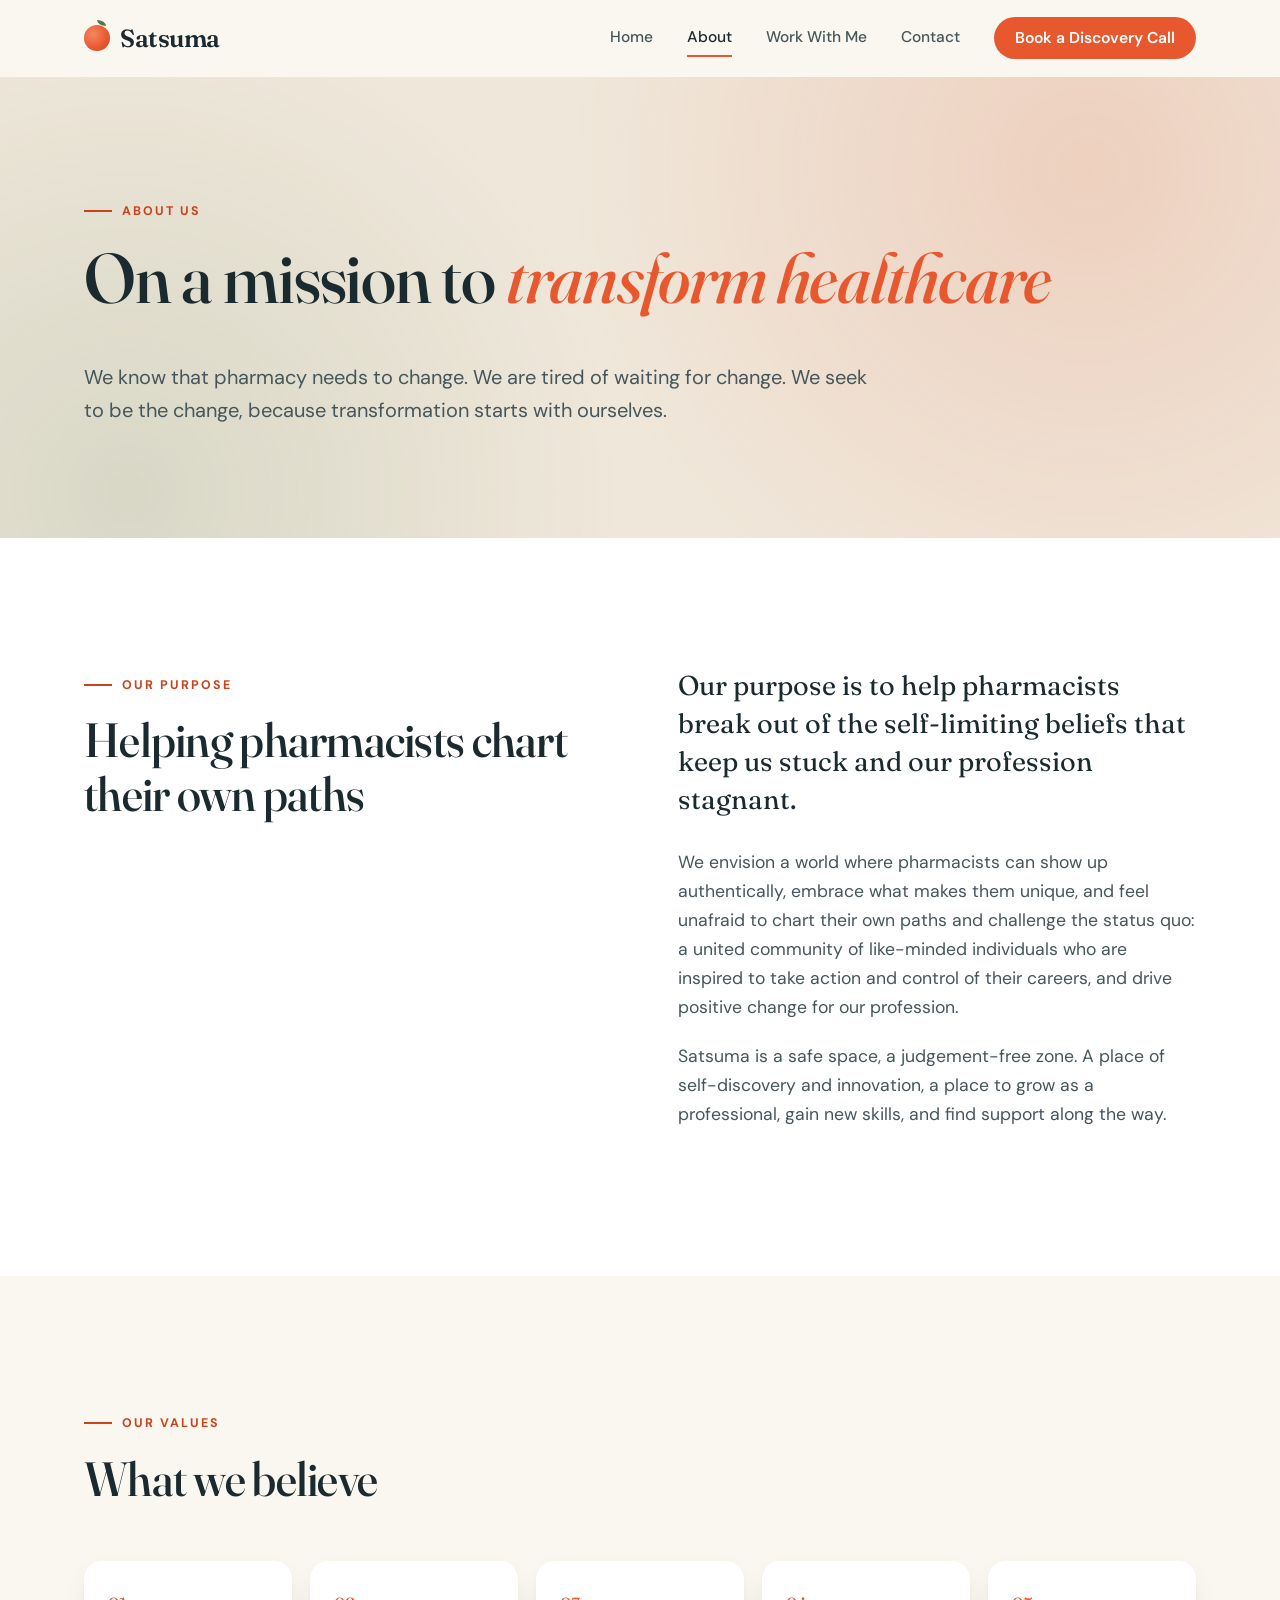
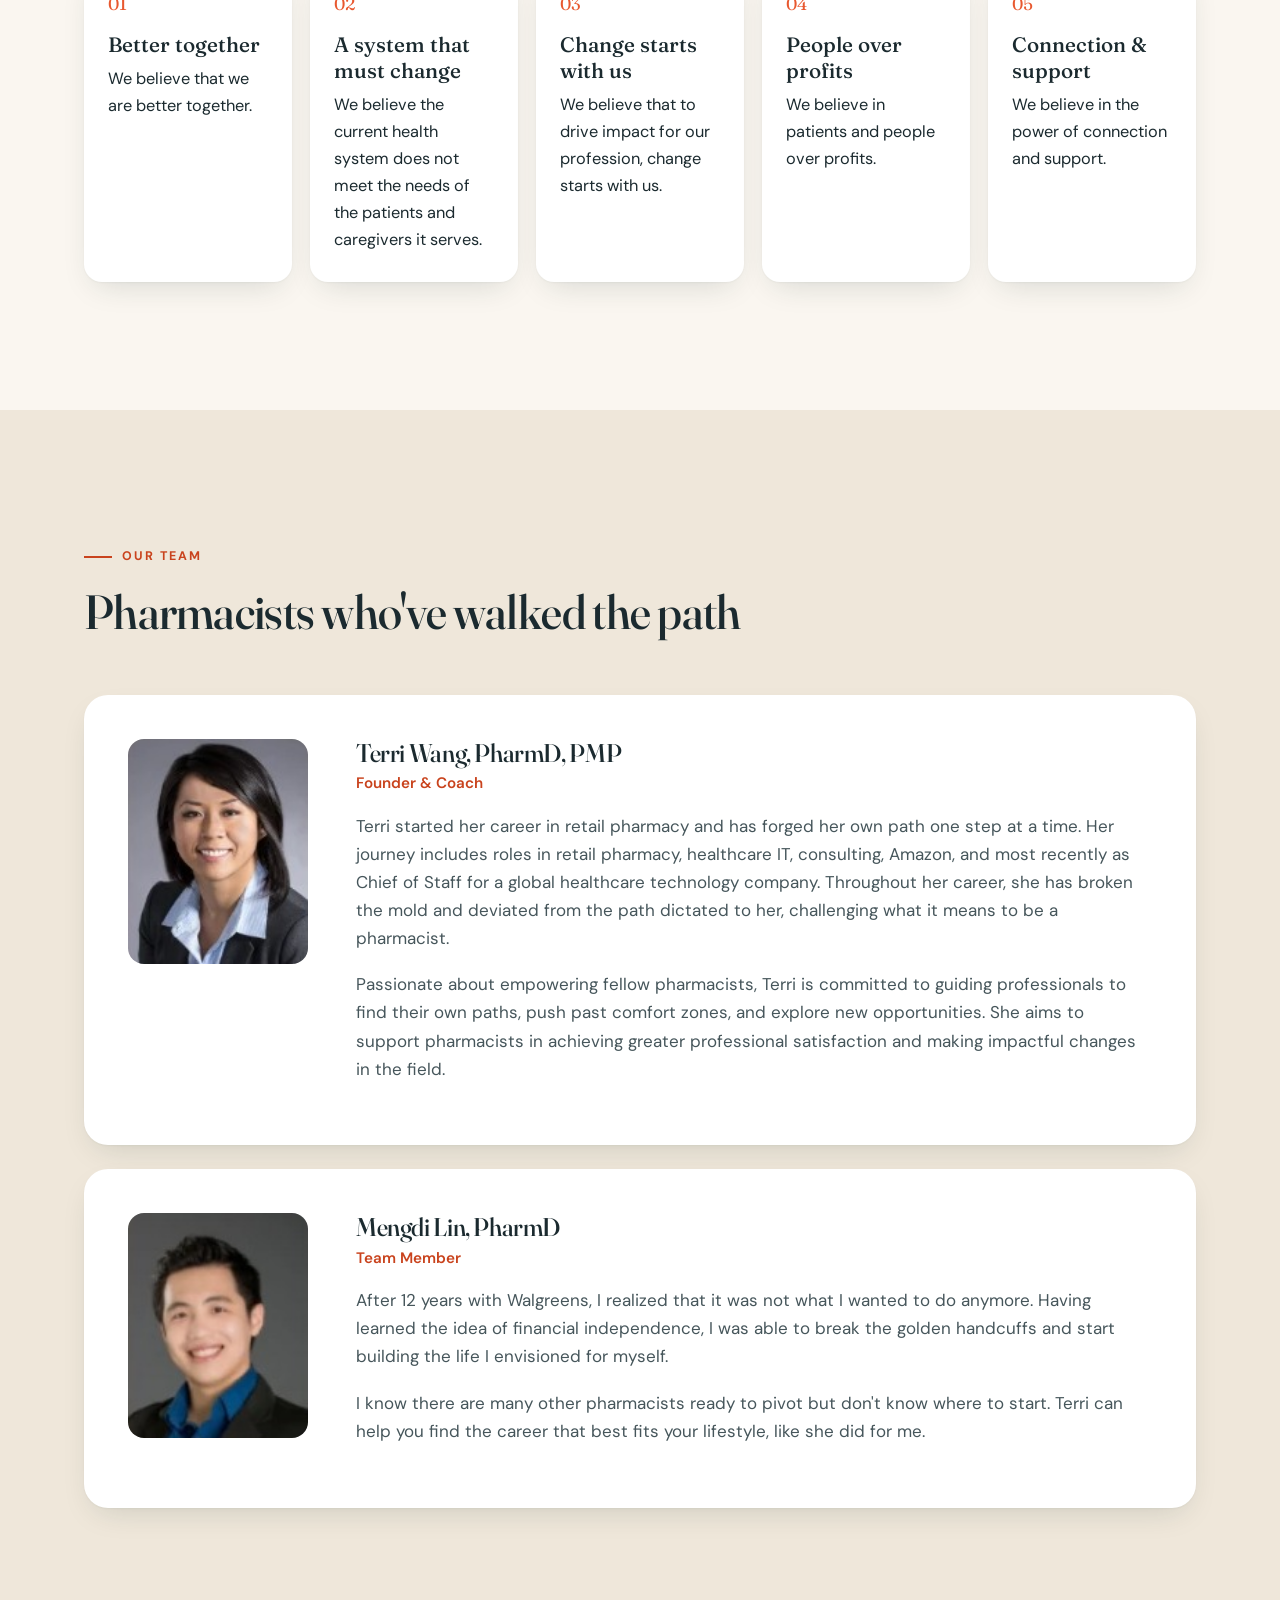
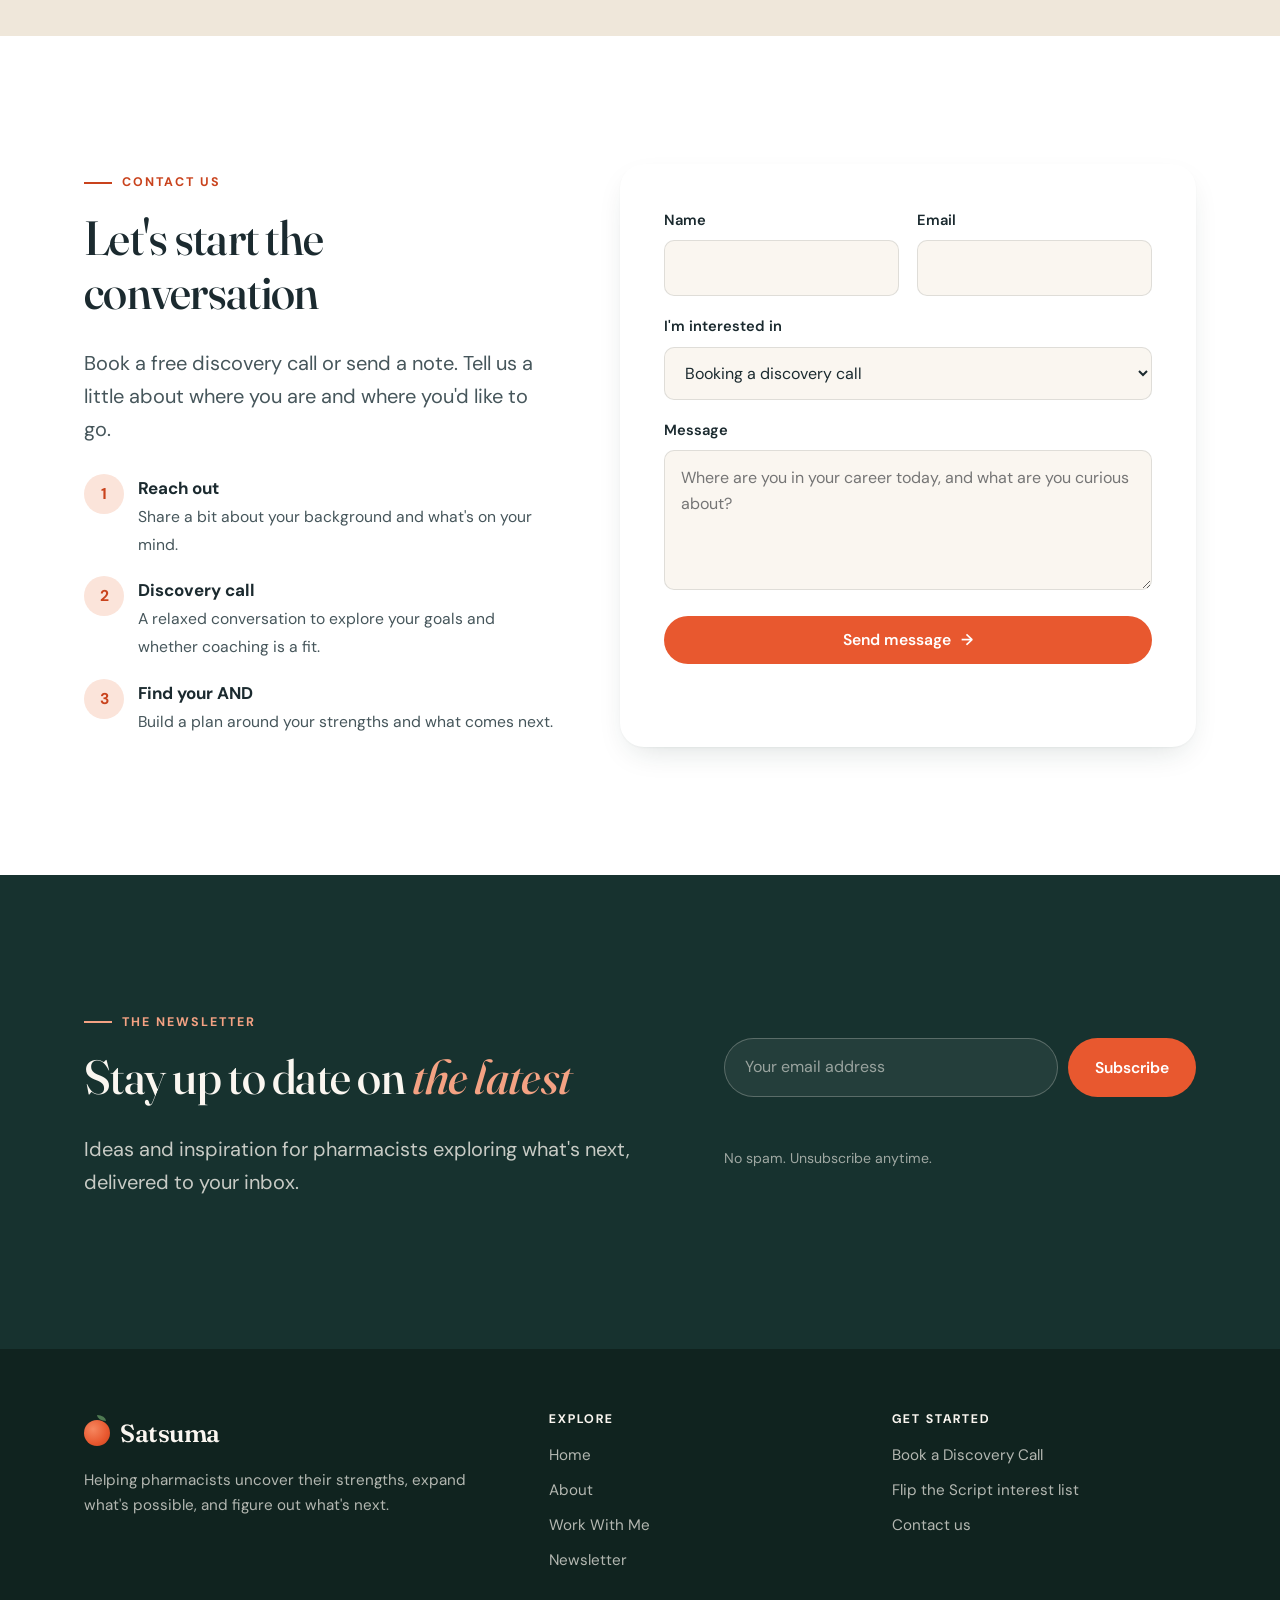
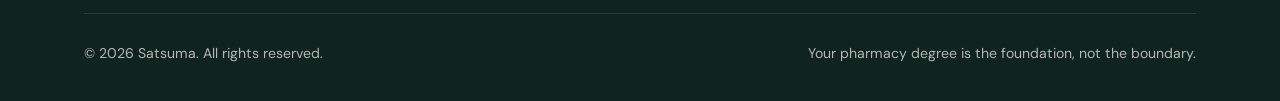
==== about.html @ 7407f7bb "Add redesigned Satsuma website Static, mobile-friendly home and about pages with shared styles, conf" ====
<!doctype html>
<html lang="en">
<head>
  <meta charset="utf-8">
  <meta name="viewport" content="width=device-width, initial-scale=1">
  <title>About Satsuma | Our Mission &amp; Team</title>
  <meta name="description" content="Satsuma is on a mission to transform healthcare by helping pharmacists break free of self-limiting beliefs and chart their own paths.">
  <meta property="og:title" content="About Satsuma | Our Mission &amp; Team">
  <meta property="og:description" content="On a mission to transform healthcare, one pharmacist at a time.">
  <meta property="og:type" content="website">
  <meta name="theme-color" content="#efe7da">
  <link rel="icon" href="assets/img/favicon.svg" type="image/svg+xml">
  <link rel="preconnect" href="https://fonts.googleapis.com">
  <link rel="preconnect" href="https://fonts.gstatic.com" crossorigin>
  <link href="https://fonts.googleapis.com/css2?family=DM+Sans:ital,opsz,wght@0,9..40,400;0,9..40,500;0,9..40,600;0,9..40,700;1,9..40,400&family=Fraunces:ital,opsz,wght@0,9..144,400;0,9..144,500;0,9..144,600;1,9..144,400;1,9..144,500;1,9..144,600&display=swap" rel="stylesheet">
  <link rel="stylesheet" href="assets/styles.css">
</head>
<body>

<header class="site-header">
  <div class="wrap">
    <a class="logo" href="index.html" aria-label="Satsuma home"><span class="logo-mark" aria-hidden="true"></span>Satsuma</a>
    <button class="nav-toggle" aria-label="Open menu" aria-expanded="false" aria-controls="site-nav"><span></span><span></span><span></span></button>
    <nav class="nav" id="site-nav">
      <a href="index.html">Home</a>
      <a href="about.html" aria-current="page">About</a>
      <a href="index.html#work">Work With Me</a>
      <a href="#contact">Contact</a>
      <a class="btn btn--primary" href="#contact" data-booking>Book a Discovery Call</a>
    </nav>
  </div>
</header>

<main>

  <section class="page-hero">
    <div class="wrap">
      <div class="eyebrow">About us</div>
      <h1>On a mission to <span class="accent">transform healthcare</span></h1>
      <p class="lede">We know that pharmacy needs to change. We are tired of waiting for change. We seek to be the change, because transformation starts with ourselves.</p>
    </div>
  </section>

  <!-- Mission -->
  <section class="section section--white">
    <div class="wrap split">
      <div class="reveal">
        <div class="eyebrow">Our purpose</div>
        <h2>Helping pharmacists chart their own paths</h2>
      </div>
      <div class="prose reveal">
        <p>Our purpose is to help pharmacists break out of the self-limiting beliefs that keep us stuck and our profession stagnant.</p>
        <p>We envision a world where pharmacists can show up authentically, embrace what makes them unique, and feel unafraid to chart their own paths and challenge the status quo: a united community of like-minded individuals who are inspired to take action and control of their careers, and drive positive change for our profession.</p>
        <p>Satsuma is a safe space, a judgement-free zone. A place of self-discovery and innovation, a place to grow as a professional, gain new skills, and find support along the way.</p>
      </div>
    </div>
  </section>

  <!-- Values -->
  <section class="section">
    <div class="wrap">
      <div class="section-head reveal">
        <div class="eyebrow">Our values</div>
        <h2>What we believe</h2>
      </div>
      <div class="values">
        <div class="value reveal"><b>Better together</b><p>We believe that we are better together.</p></div>
        <div class="value reveal"><b>A system that must change</b><p>We believe the current health system does not meet the needs of the patients and caregivers it serves.</p></div>
        <div class="value reveal"><b>Change starts with us</b><p>We believe that to drive impact for our profession, change starts with us.</p></div>
        <div class="value reveal"><b>People over profits</b><p>We believe in patients and people over profits.</p></div>
        <div class="value reveal"><b>Connection &amp; support</b><p>We believe in the power of connection and support.</p></div>
      </div>
    </div>
  </section>

  <!-- Team -->
  <section class="section section--sand" id="team">
    <div class="wrap">
      <div class="section-head reveal">
        <div class="eyebrow">Our team</div>
        <h2>Pharmacists who've walked the path</h2>
      </div>
      <div class="team">
        <article class="member reveal">
          <img src="assets/img/terri-wang.jpg" alt="Portrait of Terri Wang" width="180" height="225">
          <div>
            <h3>Terri Wang, PharmD, PMP</h3>
            <div class="role">Founder &amp; Coach</div>
            <p>Terri started her career in retail pharmacy and has forged her own path one step at a time. Her journey includes roles in retail pharmacy, healthcare IT, consulting, Amazon, and most recently as Chief of Staff for a global healthcare technology company. Throughout her career, she has broken the mold and deviated from the path dictated to her, challenging what it means to be a pharmacist.</p>
            <p>Passionate about empowering fellow pharmacists, Terri is committed to guiding professionals to find their own paths, push past comfort zones, and explore new opportunities. She aims to support pharmacists in achieving greater professional satisfaction and making impactful changes in the field.</p>
          </div>
        </article>
        <article class="member reveal">
          <img src="assets/img/mengdi-lin.jpg" alt="Portrait of Mengdi Lin" width="180" height="225">
          <div>
            <h3>Mengdi Lin, PharmD</h3>
            <div class="role">Team Member</div>
            <p>After 12 years with Walgreens, I realized that it was not what I wanted to do anymore. Having learned the idea of financial independence, I was able to break the golden handcuffs and start building the life I envisioned for myself.</p>
            <p>I know there are many other pharmacists ready to pivot but don't know where to start. Terri can help you find the career that best fits your lifestyle, like she did for me.</p>
          </div>
        </article>
      </div>
    </div>
  </section>

  <!-- Contact -->
  <section class="section section--white" id="contact">
    <div class="wrap contact-grid">
      <div class="reveal">
        <div class="eyebrow">Contact us</div>
        <h2>Let's start the conversation</h2>
        <p class="lede">Book a free discovery call or send a note. Tell us a little about where you are and where you'd like to go.</p>
        <ol class="steps">
          <li><span class="n">1</span><div><b>Reach out</b><span>Share a bit about your background and what's on your mind.</span></div></li>
          <li><span class="n">2</span><div><b>Discovery call</b><span>A relaxed conversation to explore your goals and whether coaching is a fit.</span></div></li>
          <li><span class="n">3</span><div><b>Find your AND</b><span>Build a plan around your strengths and what comes next.</span></div></li>
        </ol>
      </div>
      <form class="contact-form reveal" data-form="contact" data-success="Thank you! Your message is on its way. We'll be in touch soon.">
        <div class="field-row">
          <div class="field">
            <label for="c-name">Name</label>
            <input id="c-name" name="name" type="text" required autocomplete="name">
          </div>
          <div class="field">
            <label for="c-email">Email</label>
            <input id="c-email" name="email" type="email" required autocomplete="email">
          </div>
        </div>
        <div class="field">
          <label for="c-topic">I'm interested in</label>
          <select id="c-topic" name="topic">
            <option>Booking a discovery call</option>
            <option>Individual coaching</option>
            <option>Flip the Script small group</option>
            <option>Something else</option>
          </select>
        </div>
        <div class="field">
          <label for="c-msg">Message</label>
          <textarea id="c-msg" name="message" placeholder="Where are you in your career today, and what are you curious about?"></textarea>
        </div>
        <button class="btn btn--primary" type="submit">Send message <span class="arrow" aria-hidden="true">&rarr;</span></button>
        <p class="form-status" role="status" aria-live="polite"></p>
      </form>
    </div>
  </section>

  <!-- Newsletter -->
  <section class="section section--forest" id="newsletter">
    <div class="wrap cta-band">
      <div class="reveal">
        <div class="eyebrow">The newsletter</div>
        <h2>Stay up to date on <em>the latest</em></h2>
        <p class="lede">Ideas and inspiration for pharmacists exploring what's next, delivered to your inbox.</p>
      </div>
      <div class="reveal">
        <form class="subscribe" data-form="newsletter" data-success="Thanks for subscribing! Watch your inbox.">
          <label class="sr-only" for="news-email">Email address</label>
          <input id="news-email" type="email" name="email" placeholder="Your email address" required autocomplete="email">
          <button class="btn btn--primary" type="submit">Subscribe</button>
        </form>
        <p class="form-status" role="status" aria-live="polite"></p>
        <p class="form-note">No spam. Unsubscribe anytime.</p>
      </div>
    </div>
  </section>

</main>

<footer class="site-footer">
  <div class="wrap">
    <div class="footer-grid">
      <div>
        <a class="logo" href="index.html"><span class="logo-mark" aria-hidden="true"></span>Satsuma</a>
        <p>Helping pharmacists uncover their strengths, expand what's possible, and figure out what's next.</p>
      </div>
      <div>
        <h4>Explore</h4>
        <ul>
          <li><a href="index.html">Home</a></li>
          <li><a href="about.html">About</a></li>
          <li><a href="index.html#work">Work With Me</a></li>
          <li><a href="#newsletter">Newsletter</a></li>
        </ul>
      </div>
      <div>
        <h4>Get started</h4>
        <ul>
          <li><a href="#contact" data-booking>Book a Discovery Call</a></li>
          <li><a href="index.html#flip-the-script">Flip the Script interest list</a></li>
          <li><a href="#contact">Contact us</a></li>
        </ul>
      </div>
    </div>
    <div class="footer-bottom">
      <span>&copy; <span data-year>2026</span> Satsuma. All rights reserved.</span>
      <span>Your pharmacy degree is the foundation, not the boundary.</span>
    </div>
  </div>
</footer>

<script src="assets/main.js"></script>
</body>
</html>
---- assets/styles.css ----
/* ==========================================================
   Satsuma — pharmacist career coaching
   ========================================================== */

:root {
  --ink: #1b2a2f;
  --ink-soft: #46565b;
  --muted: #6b7a7e;
  --cream: #faf6f0;
  --sand: #efe7da;
  --sand-deep: #e4d8c5;
  --white: #ffffff;
  --satsuma: #e8582f;
  --satsuma-dark: #c9431d;
  --satsuma-tint: #fbe4da;
  --forest: #17322f;
  --forest-2: #20433f;
  --line: rgba(27, 42, 47, 0.12);

  --serif: "Fraunces", Georgia, "Times New Roman", serif;
  --sans: "DM Sans", system-ui, -apple-system, "Segoe UI", Roboto, sans-serif;

  --radius: 18px;
  --radius-sm: 10px;
  --shadow: 0 1px 2px rgba(23, 50, 47, 0.04), 0 12px 32px -12px rgba(23, 50, 47, 0.18);
  --wrap: 1160px;
}

*,
*::before,
*::after { box-sizing: border-box; }

html { scroll-behavior: smooth; -webkit-text-size-adjust: 100%; }

body {
  margin: 0;
  background: var(--cream);
  color: var(--ink);
  font-family: var(--sans);
  font-size: 1.0625rem;
  line-height: 1.65;
  -webkit-font-smoothing: antialiased;
}

img { max-width: 100%; display: block; }
a { color: inherit; }

h1, h2, h3, h4 {
  font-family: var(--serif);
  font-weight: 500;
  line-height: 1.12;
  letter-spacing: -0.015em;
  margin: 0 0 0.6em;
  font-variation-settings: "opsz" 96;
}
h1 { font-size: clamp(2.5rem, 5.6vw, 4.4rem); }
h2 { font-size: clamp(2rem, 3.8vw, 3rem); }
h3 { font-size: clamp(1.35rem, 2vw, 1.6rem); }
p { margin: 0 0 1.1em; }
em { font-style: italic; }

.wrap {
  width: 100%;
  max-width: var(--wrap);
  margin: 0 auto;
  padding: 0 24px;
}

.section { padding: clamp(72px, 10vw, 128px) 0; }
.section--tight { padding: clamp(56px, 7vw, 88px) 0; }
.section--sand { background: var(--sand); }
.section--white { background: var(--white); }
.section--forest { background: var(--forest); color: var(--cream); }

.eyebrow {
  display: inline-flex;
  align-items: center;
  gap: 10px;
  font-size: 0.78rem;
  font-weight: 700;
  letter-spacing: 0.16em;
  text-transform: uppercase;
  color: var(--satsuma-dark);
  margin-bottom: 18px;
}
.eyebrow::before {
  content: "";
  width: 28px;
  height: 2px;
  background: currentColor;
}
.section--forest .eyebrow { color: #f4a283; }

.lede { font-size: clamp(1.1rem, 1.6vw, 1.25rem); color: var(--ink-soft); max-width: 40em; }
.section--forest .lede { color: rgba(250, 246, 240, 0.78); }

.accent { color: var(--satsuma); font-style: italic; }

/* ---------- Buttons ---------- */
.btn {
  display: inline-flex;
  align-items: center;
  justify-content: center;
  gap: 10px;
  padding: 15px 26px;
  border-radius: 999px;
  border: 1.5px solid transparent;
  font: 600 0.98rem/1 var(--sans);
  text-decoration: none;
  cursor: pointer;
  transition: background 0.2s ease, color 0.2s ease, border-color 0.2s ease, transform 0.2s ease;
}
.btn:hover { transform: translateY(-1px); }
.btn:focus-visible { outline: 3px solid var(--satsuma-tint); outline-offset: 3px; }
.btn--primary { background: var(--satsuma); color: var(--white); }
.btn--primary:hover { background: var(--satsuma-dark); }
.btn--ghost { border-color: var(--ink); color: var(--ink); background: transparent; }
.btn--ghost:hover { background: var(--ink); color: var(--cream); }
.btn--light { border-color: rgba(250, 246, 240, 0.5); color: var(--cream); }
.btn--light:hover { background: var(--cream); color: var(--forest); }
.btn .arrow { transition: transform 0.2s ease; }
.btn:hover .arrow { transform: translateX(3px); }

.btn-row { display: flex; flex-wrap: wrap; gap: 14px; align-items: center; }

/* ---------- Header ---------- */
.site-header {
  position: sticky;
  top: 0;
  z-index: 50;
  background: rgba(250, 246, 240, 0.86);
  backdrop-filter: saturate(160%) blur(12px);
  -webkit-backdrop-filter: saturate(160%) blur(12px);
  border-bottom: 1px solid transparent;
  transition: border-color 0.2s ease;
}
.site-header.is-scrolled { border-bottom-color: var(--line); }
.site-header .wrap {
  display: flex;
  align-items: center;
  justify-content: space-between;
  height: 76px;
}
.logo {
  display: inline-flex;
  align-items: center;
  gap: 10px;
  font-family: var(--serif);
  font-size: 1.55rem;
  font-weight: 600;
  letter-spacing: -0.02em;
  text-decoration: none;
}
.logo-mark {
  width: 26px;
  height: 26px;
  border-radius: 50%;
  background: radial-gradient(circle at 35% 35%, #f6875f, var(--satsuma) 60%, var(--satsuma-dark));
  position: relative;
}
.logo-mark::after {
  content: "";
  position: absolute;
  top: -5px;
  left: 13px;
  width: 9px;
  height: 6px;
  border-radius: 0 100% 0 100%;
  background: #4f7a52;
}
.nav { display: flex; align-items: center; gap: 34px; }
.nav a:not(.btn) {
  text-decoration: none;
  font-weight: 500;
  font-size: 0.97rem;
  color: var(--ink-soft);
  position: relative;
}
.nav a:not(.btn):hover,
.nav a[aria-current="page"] { color: var(--ink); }
.nav a[aria-current="page"]::after {
  content: "";
  position: absolute;
  left: 0;
  right: 0;
  bottom: -6px;
  height: 2px;
  background: var(--satsuma);
}
.nav .btn { padding: 12px 20px; }

.nav-toggle {
  display: none;
  background: none;
  border: 0;
  padding: 8px;
  cursor: pointer;
  color: var(--ink);
}
.nav-toggle span {
  display: block;
  width: 24px;
  height: 2px;
  background: currentColor;
  margin: 5px 0;
  transition: transform 0.2s ease, opacity 0.2s ease;
}

@media (max-width: 860px) {
  .nav-toggle { display: block; }
  .nav {
    position: absolute;
    top: 76px;
    left: 0;
    right: 0;
    flex-direction: column;
    align-items: stretch;
    gap: 0;
    padding: 8px 24px 24px;
    background: var(--cream);
    border-bottom: 1px solid var(--line);
    display: none;
  }
  .nav.is-open { display: flex; }
  .nav a:not(.btn) { padding: 14px 0; border-bottom: 1px solid var(--line); }
  .nav a[aria-current="page"]::after { display: none; }
  .nav .btn { margin-top: 18px; }
  .nav-toggle[aria-expanded="true"] span:nth-child(1) { transform: translateY(7px) rotate(45deg); }
  .nav-toggle[aria-expanded="true"] span:nth-child(2) { opacity: 0; }
  .nav-toggle[aria-expanded="true"] span:nth-child(3) { transform: translateY(-7px) rotate(-45deg); }
}

/* ---------- Hero ---------- */
.hero { padding: clamp(56px, 8vw, 104px) 0 clamp(72px, 9vw, 120px); position: relative; overflow: hidden; }
.hero::before {
  content: "";
  position: absolute;
  width: 640px;
  height: 640px;
  right: -220px;
  top: -200px;
  border-radius: 50%;
  background: radial-gradient(circle, rgba(232, 88, 47, 0.14), rgba(232, 88, 47, 0) 65%);
  pointer-events: none;
}
.hero-grid {
  display: grid;
  grid-template-columns: 1.15fr 0.85fr;
  gap: clamp(40px, 6vw, 88px);
  align-items: center;
  position: relative;
}
.hero h1 { margin-bottom: 0.45em; }
.hero .lede { margin-bottom: 2em; }

.and-card {
  background: var(--forest);
  color: var(--cream);
  border-radius: 28px;
  padding: clamp(32px, 4vw, 48px);
  box-shadow: 0 30px 60px -30px rgba(23, 50, 47, 0.55);
  position: relative;
}
.and-card::after {
  content: "";
  position: absolute;
  inset: auto -14px -14px auto;
  width: 62%;
  height: 58%;
  border-radius: 28px;
  background: var(--satsuma);
  z-index: -1;
}
.and-card .label {
  font-size: 0.78rem;
  letter-spacing: 0.16em;
  text-transform: uppercase;
  color: rgba(250, 246, 240, 0.6);
  margin-bottom: 26px;
}
.and-card .line {
  font-family: var(--serif);
  font-size: clamp(1.6rem, 2.6vw, 2.1rem);
  line-height: 1.2;
}
.and-card .and {
  display: block;
  font-family: var(--serif);
  font-style: italic;
  font-weight: 600;
  font-size: clamp(3.4rem, 6vw, 5rem);
  line-height: 1;
  color: #f4a283;
  margin: 6px 0 8px;
}
.rotator {
  display: block;
  min-height: 1.25em;
  font-family: var(--serif);
  font-size: clamp(1.6rem, 2.6vw, 2.1rem);
  line-height: 1.2;
  border-bottom: 2px solid rgba(250, 246, 240, 0.25);
  padding-bottom: 14px;
}
.rotator span { display: inline-block; transition: opacity 0.35s ease, transform 0.35s ease; }
.rotator span.is-out { opacity: 0; transform: translateY(-10px); }
.and-card .foot {
  margin-top: 22px;
  font-size: 0.95rem;
  color: rgba(250, 246, 240, 0.72);
}

/* ---------- Quotes / "what we hear" ---------- */
.section-head { max-width: 760px; margin-bottom: clamp(36px, 5vw, 56px); }
.section-head--center { margin-left: auto; margin-right: auto; text-align: center; }
.section-head--center .eyebrow { justify-content: center; }

.quote-grid {
  display: grid;
  grid-template-columns: repeat(4, 1fr);
  gap: 18px;
}
.quote-card {
  background: var(--white);
  border-radius: var(--radius);
  padding: 30px 26px 28px;
  box-shadow: var(--shadow);
  position: relative;
}
.quote-card::before {
  content: "\201C";
  font-family: var(--serif);
  font-size: 4.2rem;
  line-height: 1;
  color: var(--satsuma);
  display: block;
  height: 36px;
}
.quote-card p {
  font-family: var(--serif);
  font-style: italic;
  font-size: 1.28rem;
  line-height: 1.35;
  margin: 0;
}
.callout {
  margin-top: clamp(36px, 5vw, 52px);
  text-align: center;
  font-family: var(--serif);
  font-size: clamp(1.3rem, 2.2vw, 1.75rem);
  line-height: 1.35;
}

/* ---------- AND section ---------- */
.split {
  display: grid;
  grid-template-columns: 1fr 1fr;
  gap: clamp(40px, 6vw, 96px);
  align-items: start;
}
.and-list { list-style: none; margin: 0 0 32px; padding: 0; border-top: 1px solid var(--line); }
.and-list li {
  display: flex;
  align-items: baseline;
  gap: 14px;
  padding: 18px 0;
  border-bottom: 1px solid var(--line);
  font-family: var(--serif);
  font-size: clamp(1.25rem, 2vw, 1.5rem);
}
.and-list .tag {
  font-family: var(--sans);
  font-size: 0.72rem;
  font-weight: 700;
  letter-spacing: 0.16em;
  text-transform: uppercase;
  color: var(--white);
  background: var(--satsuma);
  border-radius: 999px;
  padding: 4px 10px;
  flex-shrink: 0;
  transform: translateY(-3px);
}
.reframe {
  background: var(--sand);
  border-radius: var(--radius);
  padding: 30px 32px;
  margin-bottom: 32px;
}
.reframe p { margin: 0; font-size: 1.05rem; }
.reframe .not { color: var(--muted); text-decoration: line-through; text-decoration-color: var(--satsuma); text-decoration-thickness: 2px; }
.reframe .but { font-family: var(--serif); font-size: clamp(1.35rem, 2.2vw, 1.65rem); line-height: 1.3; margin-top: 10px; }

/* ---------- Meet Terri ---------- */
.intro {
  display: grid;
  grid-template-columns: auto 1fr;
  gap: clamp(28px, 5vw, 64px);
  align-items: center;
  background: var(--white);
  border-radius: 28px;
  padding: clamp(32px, 5vw, 64px);
  box-shadow: var(--shadow);
}
.portrait {
  width: clamp(140px, 18vw, 200px);
  aspect-ratio: 1;
  border-radius: 50%;
  object-fit: cover;
  object-position: center 20%;
  box-shadow: 0 0 0 8px var(--satsuma-tint);
}
.intro h2 { margin-bottom: 0.4em; }
.intro p { color: var(--ink-soft); max-width: 46em; }

/* ---------- Offerings ---------- */
.offer-grid { display: grid; grid-template-columns: 1fr 1fr; gap: 24px; }
.offer {
  background: var(--white);
  border-radius: 24px;
  padding: clamp(32px, 4vw, 48px);
  display: flex;
  flex-direction: column;
  box-shadow: var(--shadow);
  border: 1px solid transparent;
  transition: transform 0.25s ease, border-color 0.25s ease;
}
.offer:hover { transform: translateY(-4px); border-color: var(--sand-deep); }
.offer .kicker {
  font-size: 0.78rem;
  font-weight: 700;
  letter-spacing: 0.14em;
  text-transform: uppercase;
  color: var(--muted);
  margin-bottom: 18px;
}
.offer .icon {
  width: 52px;
  height: 52px;
  border-radius: 14px;
  display: grid;
  place-items: center;
  background: var(--satsuma-tint);
  color: var(--satsuma-dark);
  margin-bottom: 24px;
}
.offer .icon svg { width: 26px; height: 26px; }
.offer h3 { margin-bottom: 0.35em; }
.offer .sub { font-weight: 600; color: var(--ink); margin-bottom: 0.9em; }
.offer p { color: var(--ink-soft); }
.offer .btn { margin-top: auto; align-self: flex-start; }
.offer .status {
  display: inline-flex;
  align-items: center;
  gap: 8px;
  font-size: 0.85rem;
  font-weight: 600;
  color: var(--forest-2);
  background: #e3efe9;
  border-radius: 999px;
  padding: 6px 12px;
  margin-bottom: 22px;
  align-self: flex-start;
}
.offer .status::before { content: ""; width: 8px; height: 8px; border-radius: 50%; background: #3f8a63; }

/* ---------- Testimonial ---------- */
.testimonial { max-width: 900px; margin: 0 auto; text-align: center; }
.testimonial blockquote { margin: 0; }
.testimonial .mark {
  font-family: var(--serif);
  font-size: 6rem;
  line-height: 0.6;
  color: var(--satsuma);
  height: 48px;
  display: block;
}
.testimonial p {
  font-family: var(--serif);
  font-size: clamp(1.3rem, 2.3vw, 1.8rem);
  line-height: 1.45;
}
.testimonial strong { font-weight: 600; background: linear-gradient(transparent 62%, var(--satsuma-tint) 62%); }
.testimonial cite {
  display: inline-flex;
  align-items: center;
  gap: 14px;
  font-style: normal;
  margin-top: 12px;
  text-align: left;
}
.testimonial cite img {
  width: 52px;
  height: 52px;
  border-radius: 50%;
  object-fit: cover;
}
.testimonial cite b { display: block; font-size: 1rem; }
.testimonial cite small { color: var(--muted); font-size: 0.9rem; }

/* ---------- Newsletter / CTA band ---------- */
.cta-band {
  display: grid;
  grid-template-columns: 1.1fr 0.9fr;
  gap: clamp(32px, 5vw, 72px);
  align-items: center;
}
.cta-band h2 { color: var(--cream); }
.cta-band h2 em { color: #f4a283; }

.subscribe { display: flex; gap: 10px; flex-wrap: wrap; }
.subscribe input {
  flex: 1 1 220px;
  min-width: 0;
  padding: 15px 20px;
  border-radius: 999px;
  border: 1.5px solid rgba(250, 246, 240, 0.25);
  background: rgba(250, 246, 240, 0.06);
  color: var(--cream);
  font: inherit;
  font-size: 1rem;
}
.subscribe input::placeholder { color: rgba(250, 246, 240, 0.55); }
.subscribe input:focus { outline: none; border-color: #f4a283; }
.form-note { font-size: 0.88rem; margin-top: 12px; color: rgba(250, 246, 240, 0.6); }
.form-status { font-size: 0.95rem; margin-top: 12px; min-height: 1.4em; }
.section--forest .form-status { color: #f4a283; }

/* ---------- Page hero (inner pages) ---------- */
.page-hero {
  padding: clamp(64px, 9vw, 120px) 0 clamp(56px, 7vw, 96px);
  background:
    radial-gradient(circle at 85% 20%, rgba(232, 88, 47, 0.16), transparent 45%),
    radial-gradient(circle at 10% 90%, rgba(79, 122, 82, 0.14), transparent 40%),
    var(--sand);
}
.page-hero h1 { max-width: 14em; }

/* ---------- Mission & values ---------- */
.prose p { color: var(--ink-soft); font-size: 1.1rem; }
.prose p:first-of-type { font-family: var(--serif); color: var(--ink); font-size: clamp(1.35rem, 2.2vw, 1.7rem); line-height: 1.4; }

.values {
  display: grid;
  grid-template-columns: repeat(auto-fit, minmax(200px, 1fr));
  gap: 18px;
  counter-reset: v;
}
.value {
  background: var(--white);
  border-radius: var(--radius);
  padding: 28px 24px;
  box-shadow: var(--shadow);
  counter-increment: v;
}
.value::before {
  content: "0" counter(v);
  display: block;
  font-family: var(--serif);
  font-size: 1.1rem;
  color: var(--satsuma);
  margin-bottom: 14px;
}
.value p { margin: 0; font-size: 1.02rem; }
.value b { display: block; font-family: var(--serif); font-weight: 500; font-size: 1.3rem; line-height: 1.25; margin-bottom: 8px; }

/* ---------- Team ---------- */
.team { display: grid; gap: 24px; }
.member {
  display: grid;
  grid-template-columns: 180px 1fr;
  gap: clamp(24px, 4vw, 48px);
  background: var(--white);
  border-radius: 24px;
  padding: clamp(28px, 4vw, 44px);
  box-shadow: var(--shadow);
  align-items: start;
}
.member img {
  width: 180px;
  aspect-ratio: 4 / 5;
  object-fit: cover;
  border-radius: 16px;
}
.member h3 { margin-bottom: 0.15em; }
.member .role { color: var(--satsuma-dark); font-weight: 600; font-size: 0.95rem; margin-bottom: 1em; }
.member p { color: var(--ink-soft); }

/* ---------- Contact ---------- */
.contact-grid { display: grid; grid-template-columns: 0.9fr 1.1fr; gap: clamp(32px, 5vw, 80px); align-items: start; }
.contact-form {
  background: var(--white);
  border-radius: 24px;
  padding: clamp(28px, 4vw, 44px);
  box-shadow: var(--shadow);
  display: grid;
  gap: 18px;
}
.field-row { display: grid; grid-template-columns: 1fr 1fr; gap: 18px; }
.field label { display: block; font-weight: 600; font-size: 0.92rem; margin-bottom: 8px; }
.field input,
.field select,
.field textarea {
  width: 100%;
  padding: 14px 16px;
  border-radius: var(--radius-sm);
  border: 1.5px solid var(--line);
  background: var(--cream);
  font: inherit;
  font-size: 1rem;
  color: var(--ink);
}
.field textarea { min-height: 140px; resize: vertical; }
.field input:focus,
.field select:focus,
.field textarea:focus { outline: none; border-color: var(--satsuma); background: var(--white); }
.contact-form .form-status { color: var(--satsuma-dark); margin: 0; }
.steps { list-style: none; margin: 28px 0 0; padding: 0; display: grid; gap: 18px; }
.steps li { display: grid; grid-template-columns: 40px 1fr; gap: 14px; align-items: start; }
.steps .n {
  width: 40px;
  height: 40px;
  border-radius: 50%;
  display: grid;
  place-items: center;
  background: var(--satsuma-tint);
  color: var(--satsuma-dark);
  font-weight: 700;
}
.steps b { display: block; }
.steps span { color: var(--ink-soft); font-size: 0.98rem; }

/* ---------- Footer ---------- */
.site-footer { background: #10231f; color: rgba(250, 246, 240, 0.7); padding: 64px 0 36px; font-size: 0.95rem; }
.footer-grid { display: grid; grid-template-columns: 1.4fr 1fr 1fr; gap: 40px; padding-bottom: 40px; border-bottom: 1px solid rgba(250, 246, 240, 0.12); }
.site-footer .logo { color: var(--cream); margin-bottom: 14px; }
.site-footer h4 { font-family: var(--sans); font-size: 0.78rem; font-weight: 700; letter-spacing: 0.16em; text-transform: uppercase; color: var(--cream); margin-bottom: 16px; }
.site-footer ul { list-style: none; margin: 0; padding: 0; display: grid; gap: 10px; }
.site-footer a { text-decoration: none; }
.site-footer a:hover { color: var(--cream); }
.footer-bottom { padding-top: 28px; display: flex; justify-content: space-between; flex-wrap: wrap; gap: 12px; font-size: 0.88rem; }

/* ---------- Reveal on scroll ---------- */
.reveal { opacity: 0; transform: translateY(18px); transition: opacity 0.7s ease, transform 0.7s ease; }
.reveal.is-visible { opacity: 1; transform: none; }
@media (prefers-reduced-motion: reduce) {
  html { scroll-behavior: auto; }
  .reveal { opacity: 1; transform: none; transition: none; }
  .btn, .offer, .rotator span { transition: none; }
}

/* ---------- Responsive ---------- */
@media (max-width: 1000px) {
  .quote-grid { grid-template-columns: 1fr 1fr; }
}
@media (max-width: 860px) {
  .hero-grid,
  .split,
  .offer-grid,
  .cta-band,
  .contact-grid,
  .footer-grid { grid-template-columns: 1fr; }
  .and-card { margin-right: 14px; }
  .intro { grid-template-columns: 1fr; text-align: left; }
  .member { grid-template-columns: 1fr; }
  .member img { width: 140px; }
}
@media (max-width: 560px) {
  .wrap { padding: 0 16px; }
  .quote-grid { grid-template-columns: 1fr; }
  .field-row { grid-template-columns: 1fr; }
  .btn-row .btn { width: 100%; }
  .offer .btn { align-self: stretch; }
}

/* ---------- Utilities ---------- */
.sr-only {
  position: absolute;
  width: 1px;
  height: 1px;
  padding: 0;
  margin: -1px;
  overflow: hidden;
  clip: rect(0, 0, 0, 0);
  white-space: nowrap;
  border: 0;
}
.subscribe--light { margin-top: auto; }
.subscribe--light input {
  border-color: var(--line);
  background: var(--cream);
  color: var(--ink);
}
.subscribe--light input::placeholder { color: var(--muted); }
.subscribe--light input:focus { border-color: var(--satsuma); }
.offer .form-status { color: var(--satsuma-dark); margin: 10px 0 0; }
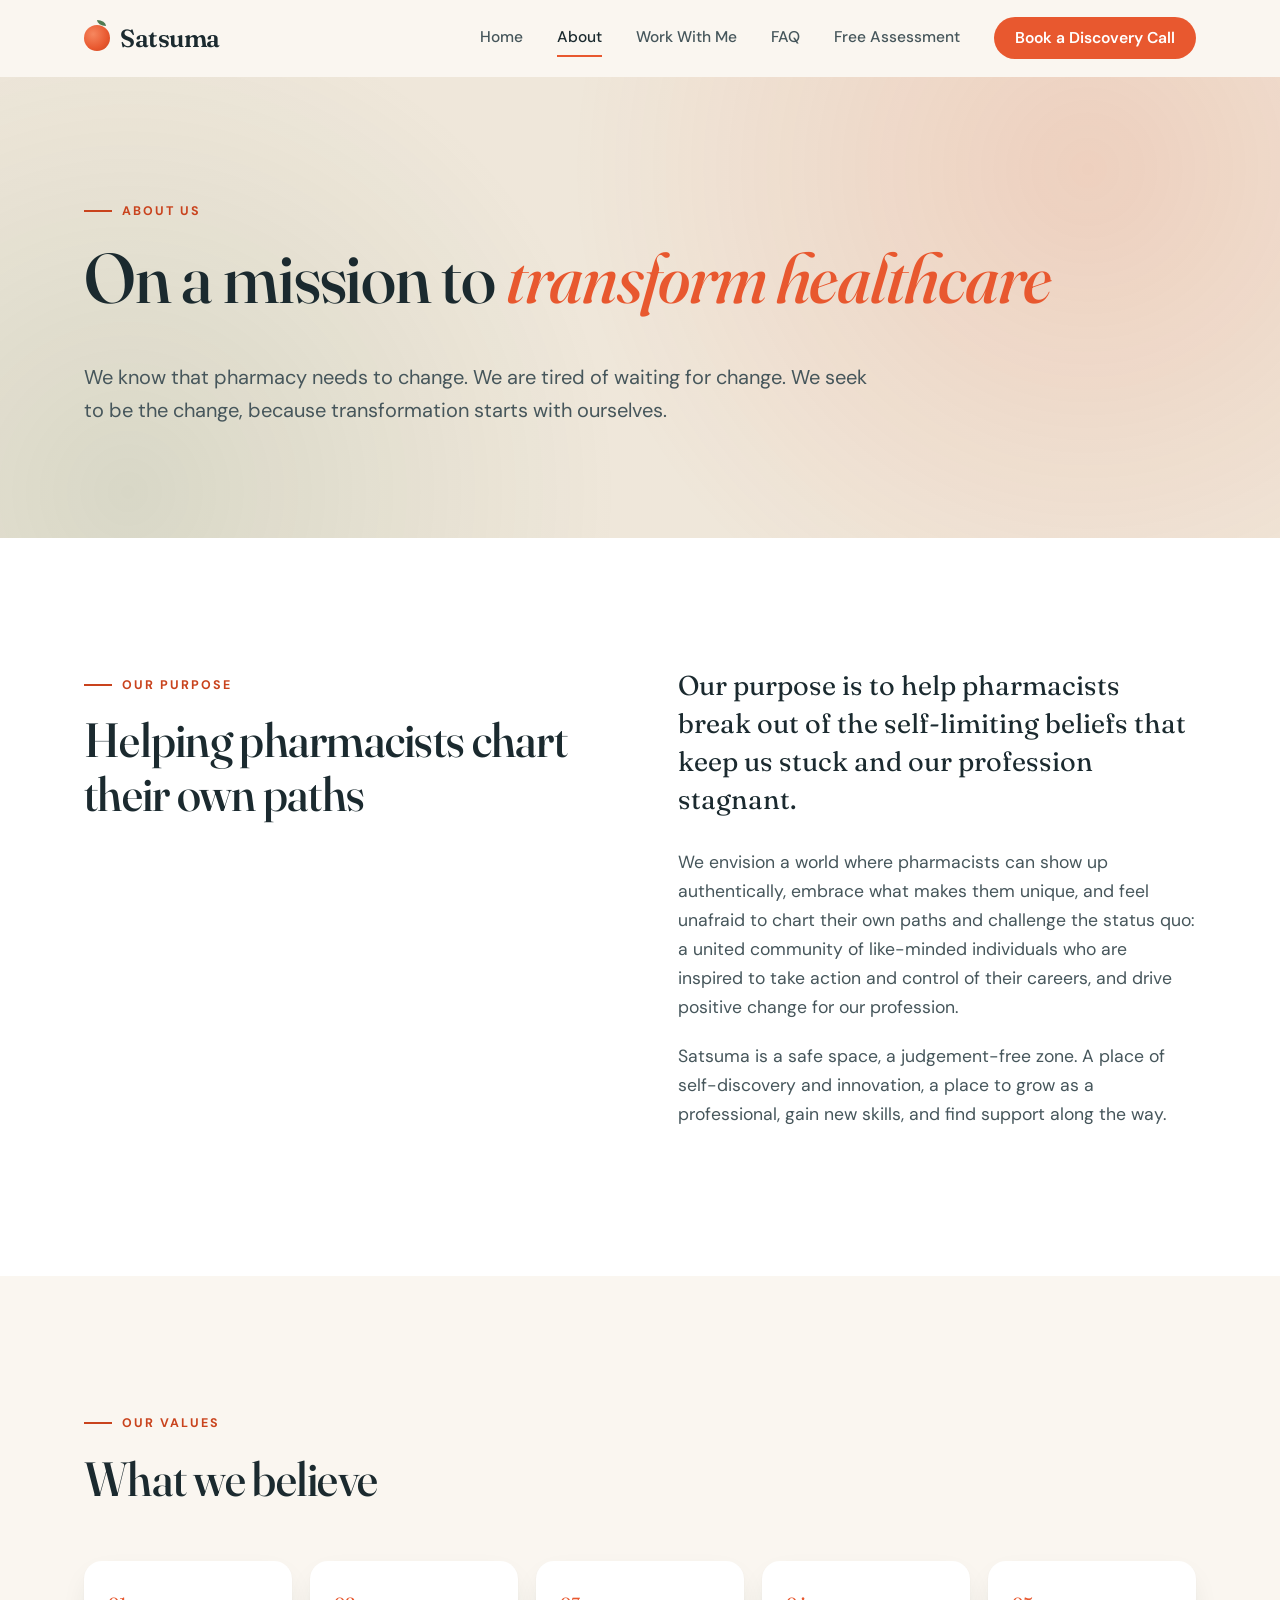
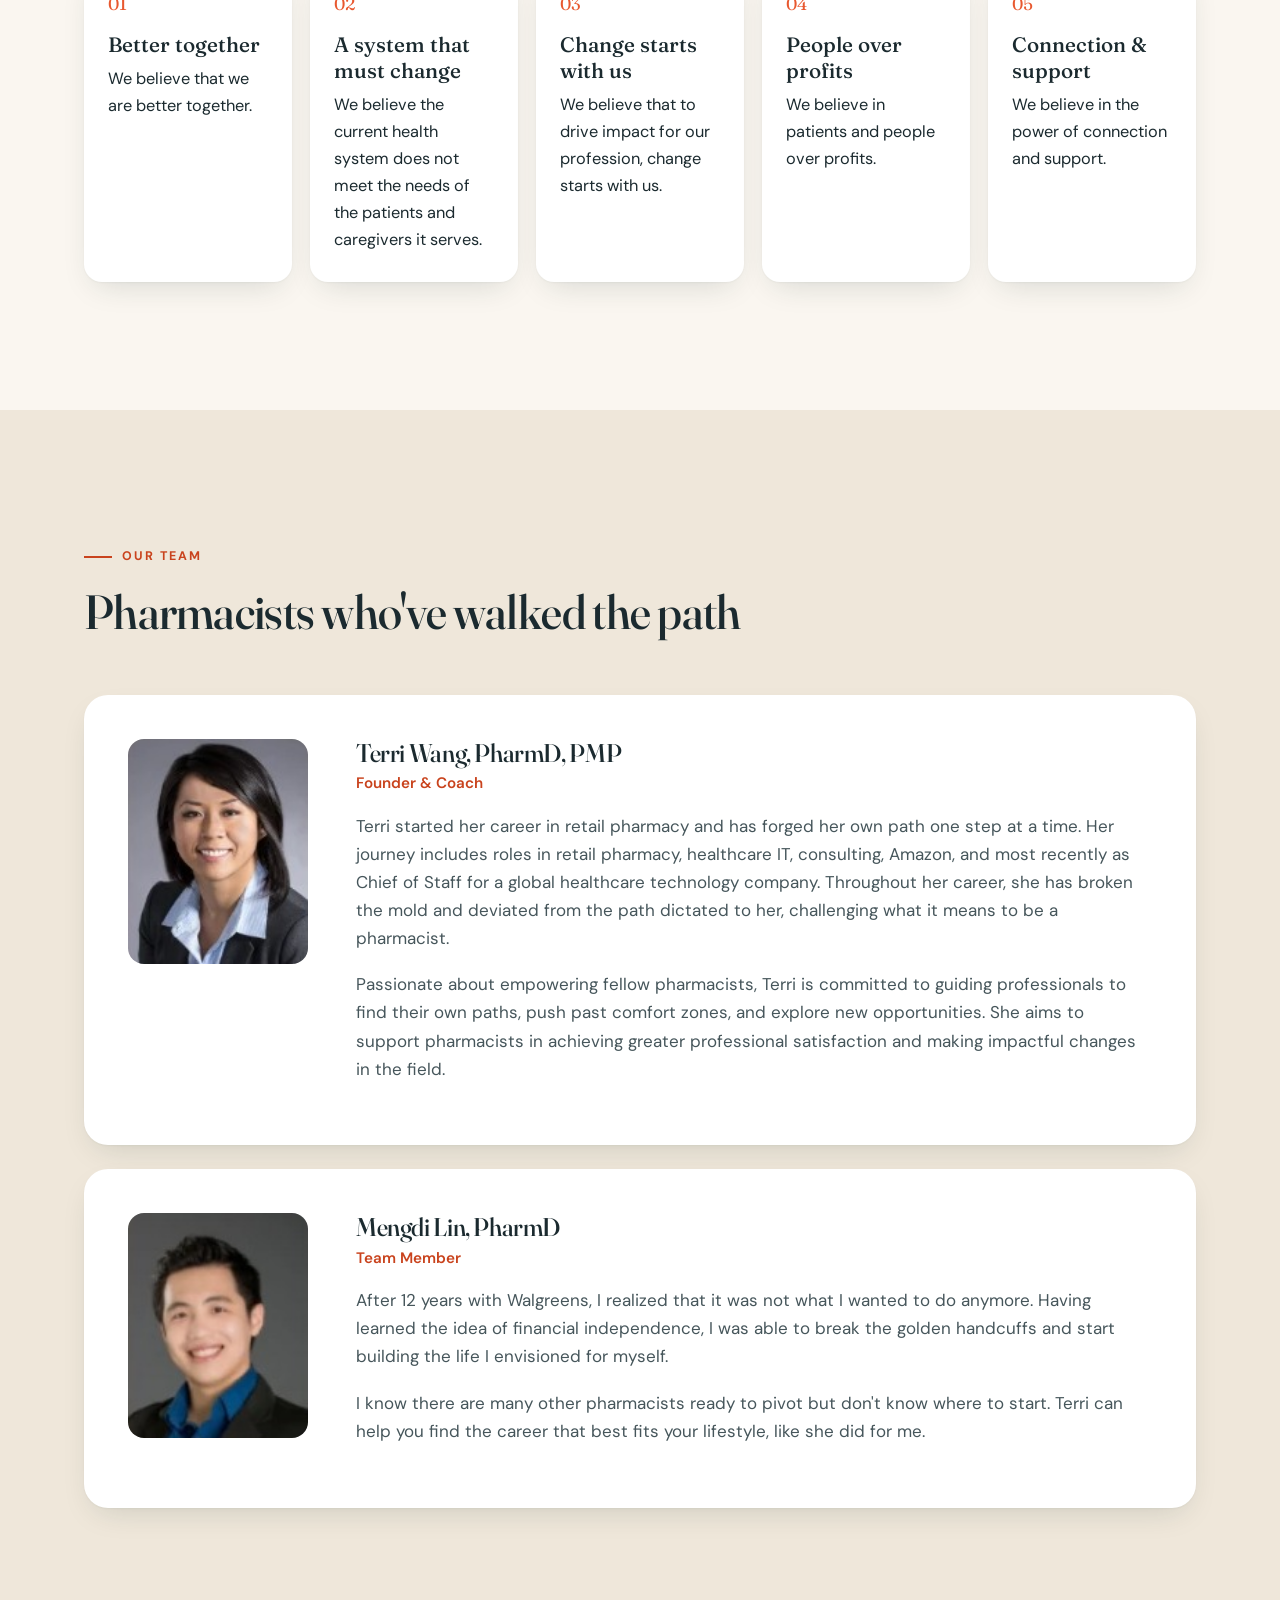
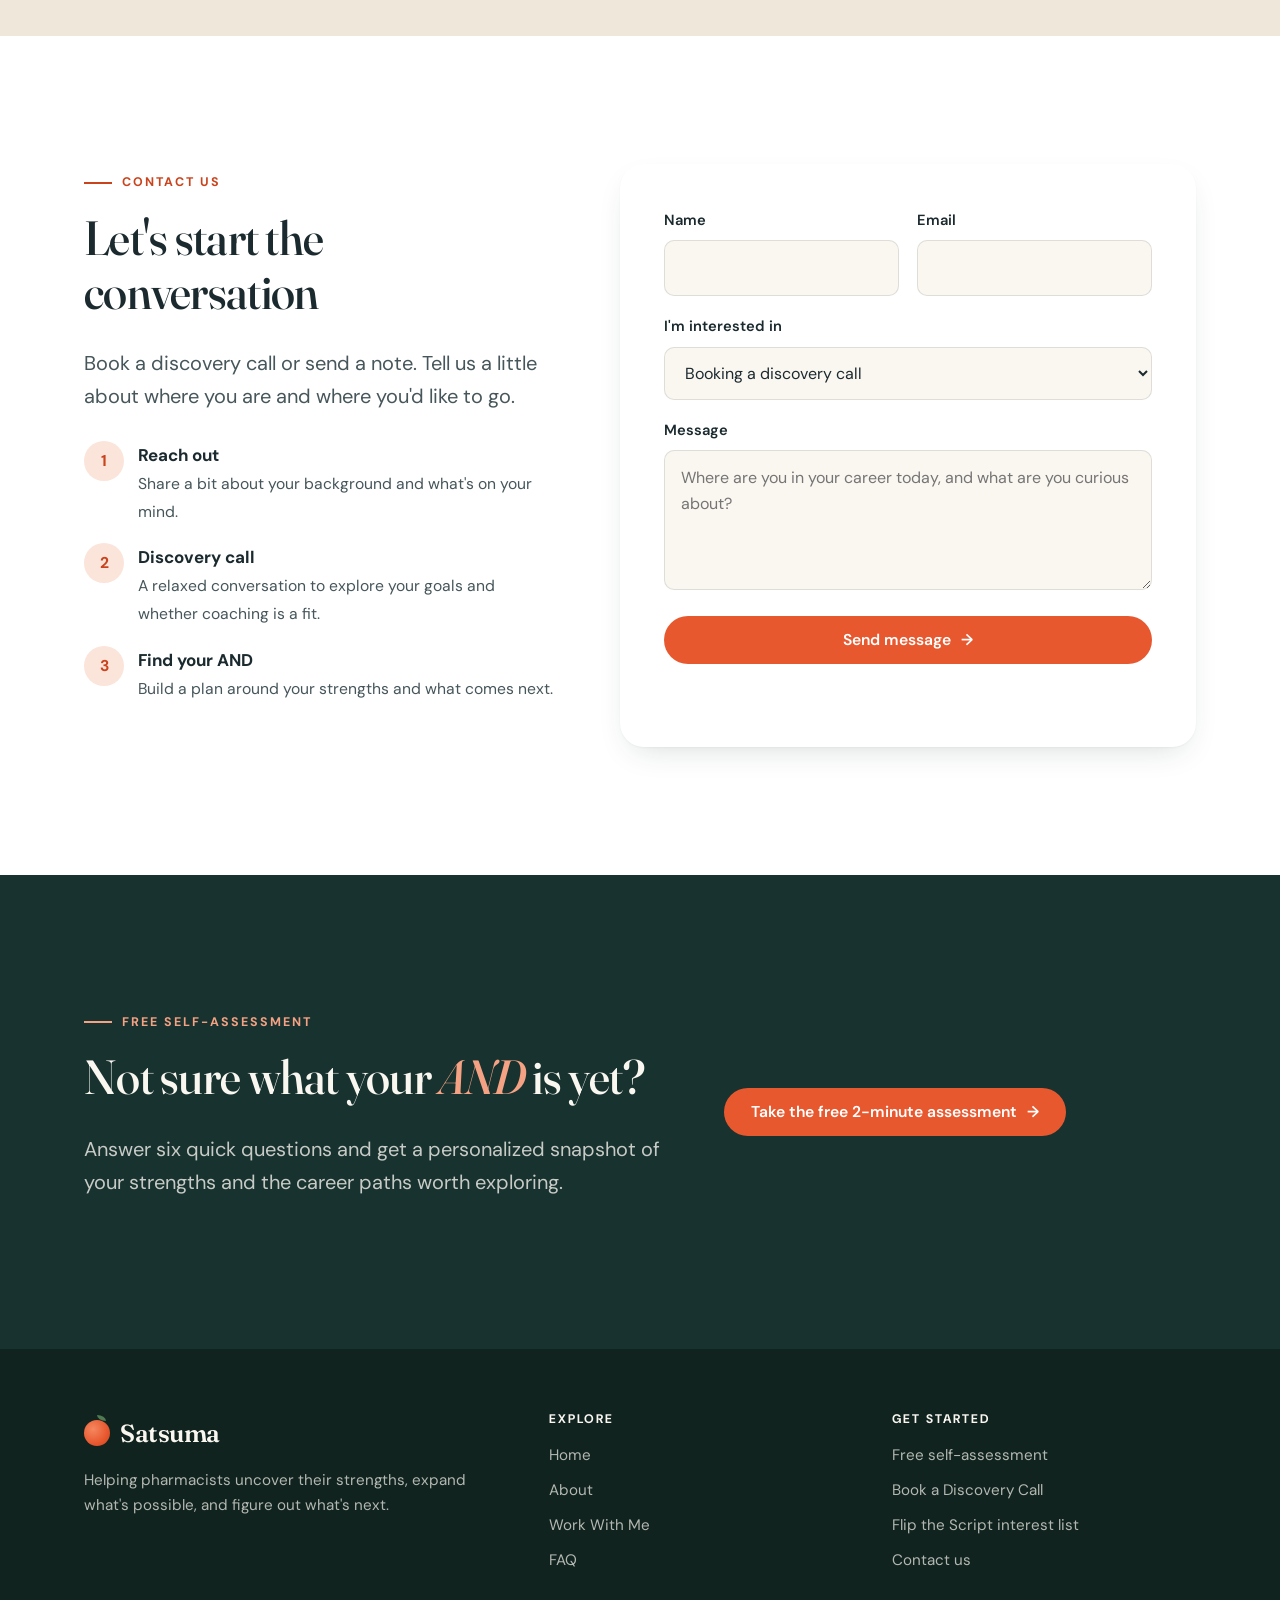
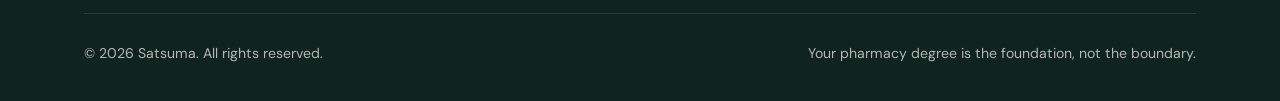
==== commit 04a029e1: "Add FAQ and Find Your AND self-assessment lead magnet - FAQ section on the home page with FAQPage st" ====
--- a/about.html
+++ b/about.html
@@ -25,7 +25,8 @@
       <a href="index.html">Home</a>
       <a href="about.html" aria-current="page">About</a>
       <a href="index.html#work">Work With Me</a>
-      <a href="#contact">Contact</a>
+      <a href="index.html#faq">FAQ</a>
+      <a href="assessment.html">Free Assessment</a>
       <a class="btn btn--primary" href="#contact" data-booking>Book a Discovery Call</a>
     </nav>
   </div>
@@ -109,7 +110,7 @@
       <div class="reveal">
         <div class="eyebrow">Contact us</div>
         <h2>Let's start the conversation</h2>
-        <p class="lede">Book a free discovery call or send a note. Tell us a little about where you are and where you'd like to go.</p>
+        <p class="lede">Book a discovery call or send a note. Tell us a little about where you are and where you'd like to go.</p>
         <ol class="steps">
           <li><span class="n">1</span><div><b>Reach out</b><span>Share a bit about your background and what's on your mind.</span></div></li>
           <li><span class="n">2</span><div><b>Discovery call</b><span>A relaxed conversation to explore your goals and whether coaching is a fit.</span></div></li>
@@ -146,22 +147,16 @@
     </div>
   </section>
 
-  <!-- Newsletter -->
-  <section class="section section--forest" id="newsletter">
+  <!-- Lead magnet -->
+  <section class="section section--forest" id="assessment">
     <div class="wrap cta-band">
       <div class="reveal">
-        <div class="eyebrow">The newsletter</div>
-        <h2>Stay up to date on <em>the latest</em></h2>
-        <p class="lede">Ideas and inspiration for pharmacists exploring what's next, delivered to your inbox.</p>
-      </div>
-      <div class="reveal">
-        <form class="subscribe" data-form="newsletter" data-success="Thanks for subscribing! Watch your inbox.">
-          <label class="sr-only" for="news-email">Email address</label>
-          <input id="news-email" type="email" name="email" placeholder="Your email address" required autocomplete="email">
-          <button class="btn btn--primary" type="submit">Subscribe</button>
-        </form>
-        <p class="form-status" role="status" aria-live="polite"></p>
-        <p class="form-note">No spam. Unsubscribe anytime.</p>
+        <div class="eyebrow">Free self-assessment</div>
+        <h2>Not sure what your <em>AND</em> is yet?</h2>
+        <p class="lede">Answer six quick questions and get a personalized snapshot of your strengths and the career paths worth exploring.</p>
+      </div>
+      <div class="reveal">
+        <a class="btn btn--primary" href="assessment.html">Take the free 2-minute assessment <span class="arrow" aria-hidden="true">&rarr;</span></a>
       </div>
     </div>
   </section>
@@ -181,12 +176,13 @@
           <li><a href="index.html">Home</a></li>
           <li><a href="about.html">About</a></li>
           <li><a href="index.html#work">Work With Me</a></li>
-          <li><a href="#newsletter">Newsletter</a></li>
+          <li><a href="index.html#faq">FAQ</a></li>
         </ul>
       </div>
       <div>
         <h4>Get started</h4>
         <ul>
+          <li><a href="assessment.html">Free self-assessment</a></li>
           <li><a href="#contact" data-booking>Book a Discovery Call</a></li>
           <li><a href="index.html#flip-the-script">Flip the Script interest list</a></li>
           <li><a href="#contact">Contact us</a></li>
--- a/assets/styles.css
+++ b/assets/styles.css
@@ -694,3 +694,180 @@
 .subscribe--light input::placeholder { color: var(--muted); }
 .subscribe--light input:focus { border-color: var(--satsuma); }
 .offer .form-status { color: var(--satsuma-dark); margin: 10px 0 0; }
+
+/* ---------- FAQ ---------- */
+.faq-grid { display: grid; grid-template-columns: 0.8fr 1.2fr; gap: clamp(32px, 5vw, 80px); align-items: start; }
+.faq-list { border-top: 1px solid var(--line); }
+.faq-item { border-bottom: 1px solid var(--line); }
+.faq-item summary {
+  list-style: none;
+  cursor: pointer;
+  display: flex;
+  justify-content: space-between;
+  align-items: center;
+  gap: 20px;
+  padding: 24px 0;
+  font-family: var(--serif);
+  font-size: clamp(1.15rem, 1.8vw, 1.35rem);
+  line-height: 1.3;
+}
+.faq-item summary::-webkit-details-marker { display: none; }
+.faq-item summary::after {
+  content: "+";
+  flex-shrink: 0;
+  width: 34px;
+  height: 34px;
+  border-radius: 50%;
+  display: grid;
+  place-items: center;
+  font-family: var(--sans);
+  font-size: 1.3rem;
+  color: var(--satsuma-dark);
+  background: var(--satsuma-tint);
+  transition: transform 0.2s ease;
+}
+.faq-item[open] summary::after { transform: rotate(45deg); }
+.faq-item summary:hover { color: var(--satsuma-dark); }
+.faq-item summary:focus-visible { outline: 3px solid var(--satsuma-tint); outline-offset: 4px; border-radius: 6px; }
+.faq-answer { padding: 0 54px 24px 0; color: var(--ink-soft); }
+.faq-answer p:last-child { margin-bottom: 0; }
+
+/* ---------- Lead magnet band ---------- */
+.lead-preview {
+  background: rgba(250, 246, 240, 0.06);
+  border: 1px solid rgba(250, 246, 240, 0.14);
+  border-radius: 24px;
+  padding: clamp(24px, 3vw, 36px);
+}
+.lead-preview .q { font-family: var(--serif); font-size: 1.25rem; color: var(--cream); margin-bottom: 16px; }
+.lead-preview .opt {
+  display: flex;
+  gap: 12px;
+  align-items: center;
+  padding: 12px 16px;
+  border-radius: 12px;
+  border: 1px solid rgba(250, 246, 240, 0.16);
+  margin-bottom: 10px;
+  font-size: 0.97rem;
+  color: rgba(250, 246, 240, 0.85);
+}
+.lead-preview .opt b {
+  width: 26px;
+  height: 26px;
+  border-radius: 50%;
+  display: grid;
+  place-items: center;
+  font-size: 0.8rem;
+  background: rgba(250, 246, 240, 0.1);
+  flex-shrink: 0;
+}
+.lead-preview .opt.is-hot { border-color: #f4a283; background: rgba(232, 88, 47, 0.16); }
+.lead-preview .opt.is-hot b { background: var(--satsuma); color: var(--white); }
+.lead-points { list-style: none; padding: 0; margin: 0 0 30px; display: grid; gap: 10px; color: rgba(250, 246, 240, 0.85); }
+.lead-points li { display: flex; gap: 10px; align-items: baseline; }
+.lead-points li::before { content: "✓"; color: #f4a283; font-weight: 700; }
+
+/* ---------- Assessment ---------- */
+.page-hero--compact { padding: clamp(48px, 7vw, 88px) 0 clamp(40px, 5vw, 64px); }
+.quiz {
+  max-width: 760px;
+  margin: 0 auto;
+  background: var(--white);
+  border-radius: 28px;
+  padding: clamp(24px, 5vw, 56px);
+  box-shadow: var(--shadow);
+  scroll-margin-top: 96px;
+}
+.quiz-head { display: flex; justify-content: space-between; align-items: center; font-size: 0.9rem; font-weight: 600; color: var(--muted); margin-bottom: 12px; }
+.link-btn { background: none; border: 0; padding: 4px 0; font: inherit; color: var(--ink-soft); cursor: pointer; }
+.link-btn:hover { color: var(--satsuma-dark); }
+.quiz-progress { height: 6px; background: var(--sand); border-radius: 999px; overflow: hidden; margin-bottom: clamp(28px, 4vw, 40px); }
+.quiz-progress span { display: block; height: 100%; width: 0; background: var(--satsuma); border-radius: inherit; transition: width 0.35s ease; }
+.quiz-q { border: 0; margin: 0; padding: 0; display: grid; gap: 12px; }
+.quiz-q legend {
+  font-family: var(--serif);
+  font-size: clamp(1.45rem, 2.6vw, 1.95rem);
+  line-height: 1.25;
+  margin-bottom: 18px;
+  padding: 0;
+}
+.quiz-option {
+  display: flex;
+  align-items: center;
+  gap: 16px;
+  width: 100%;
+  text-align: left;
+  padding: 18px 20px;
+  border-radius: 14px;
+  border: 1.5px solid var(--line);
+  background: var(--cream);
+  font: inherit;
+  font-size: 1.02rem;
+  color: var(--ink);
+  cursor: pointer;
+  transition: border-color 0.15s ease, background 0.15s ease, transform 0.15s ease;
+}
+.quiz-option:hover { border-color: var(--satsuma); background: var(--white); transform: translateY(-1px); }
+.quiz-option:focus-visible { outline: 3px solid var(--satsuma-tint); outline-offset: 2px; }
+.quiz-option .letter {
+  width: 32px;
+  height: 32px;
+  border-radius: 50%;
+  display: grid;
+  place-items: center;
+  flex-shrink: 0;
+  font-weight: 700;
+  font-size: 0.85rem;
+  background: var(--sand);
+  color: var(--ink-soft);
+}
+.quiz-option.is-selected { border-color: var(--satsuma); background: var(--satsuma-tint); }
+.quiz-option.is-selected .letter { background: var(--satsuma); color: var(--white); }
+.quiz-gate h2, .quiz-result h2 { font-size: clamp(1.9rem, 3.4vw, 2.6rem); }
+.gate-form { display: grid; gap: 18px; margin-top: 8px; }
+.gate-form .btn { justify-self: start; }
+.result-grid { display: grid; grid-template-columns: 1fr 1fr; gap: 16px; margin: 28px 0 16px; }
+.result-card { background: var(--cream); border-radius: var(--radius); padding: 24px; }
+.result-card--soft { background: var(--sand); }
+.result-card h3 { font-size: 1.2rem; margin-bottom: 12px; }
+.checks { list-style: none; margin: 0; padding: 0; display: grid; gap: 8px; }
+.checks li { display: flex; gap: 10px; align-items: baseline; font-size: 0.98rem; }
+.checks li::before { content: "✓"; color: var(--satsuma); font-weight: 700; }
+.bars { display: grid; gap: 10px; margin-bottom: 14px; }
+.bar { display: grid; grid-template-columns: 120px 1fr 36px; gap: 12px; align-items: center; font-size: 0.92rem; }
+.bar-label { font-weight: 600; }
+.bar-track { height: 10px; background: rgba(27, 42, 47, 0.08); border-radius: 999px; overflow: hidden; }
+.bar-fill { display: block; height: 100%; background: var(--satsuma); border-radius: inherit; }
+.bar-val { color: var(--muted); text-align: right; font-variant-numeric: tabular-nums; }
+.result-cta {
+  margin-top: 28px;
+  padding: 28px;
+  border-radius: var(--radius);
+  background: var(--forest);
+  color: var(--cream);
+  display: grid;
+  gap: 18px;
+}
+.result-cta h3 { margin-bottom: 0.3em; }
+.result-cta p { color: rgba(250, 246, 240, 0.78); margin: 0; }
+.result-cta .btn--ghost { border-color: rgba(250, 246, 240, 0.5); color: var(--cream); }
+.result-cta .btn--ghost:hover { background: var(--cream); color: var(--forest); }
+.small { font-size: 0.92rem; }
+.muted { color: var(--muted); margin-top: 20px; }
+
+@media (max-width: 860px) {
+  .faq-grid { grid-template-columns: 1fr; }
+}
+@media (max-width: 560px) {
+  .faq-answer { padding-right: 0; }
+  .result-grid { grid-template-columns: 1fr; }
+  .bar { grid-template-columns: 96px 1fr 32px; }
+  .gate-form .btn { justify-self: stretch; }
+}
+@media (max-width: 1000px) and (min-width: 861px) {
+  .nav { gap: 22px; }
+}
+
+.quiz-result { scroll-margin-top: 110px; }
+
+section[id], article[id] { scroll-margin-top: 76px; }
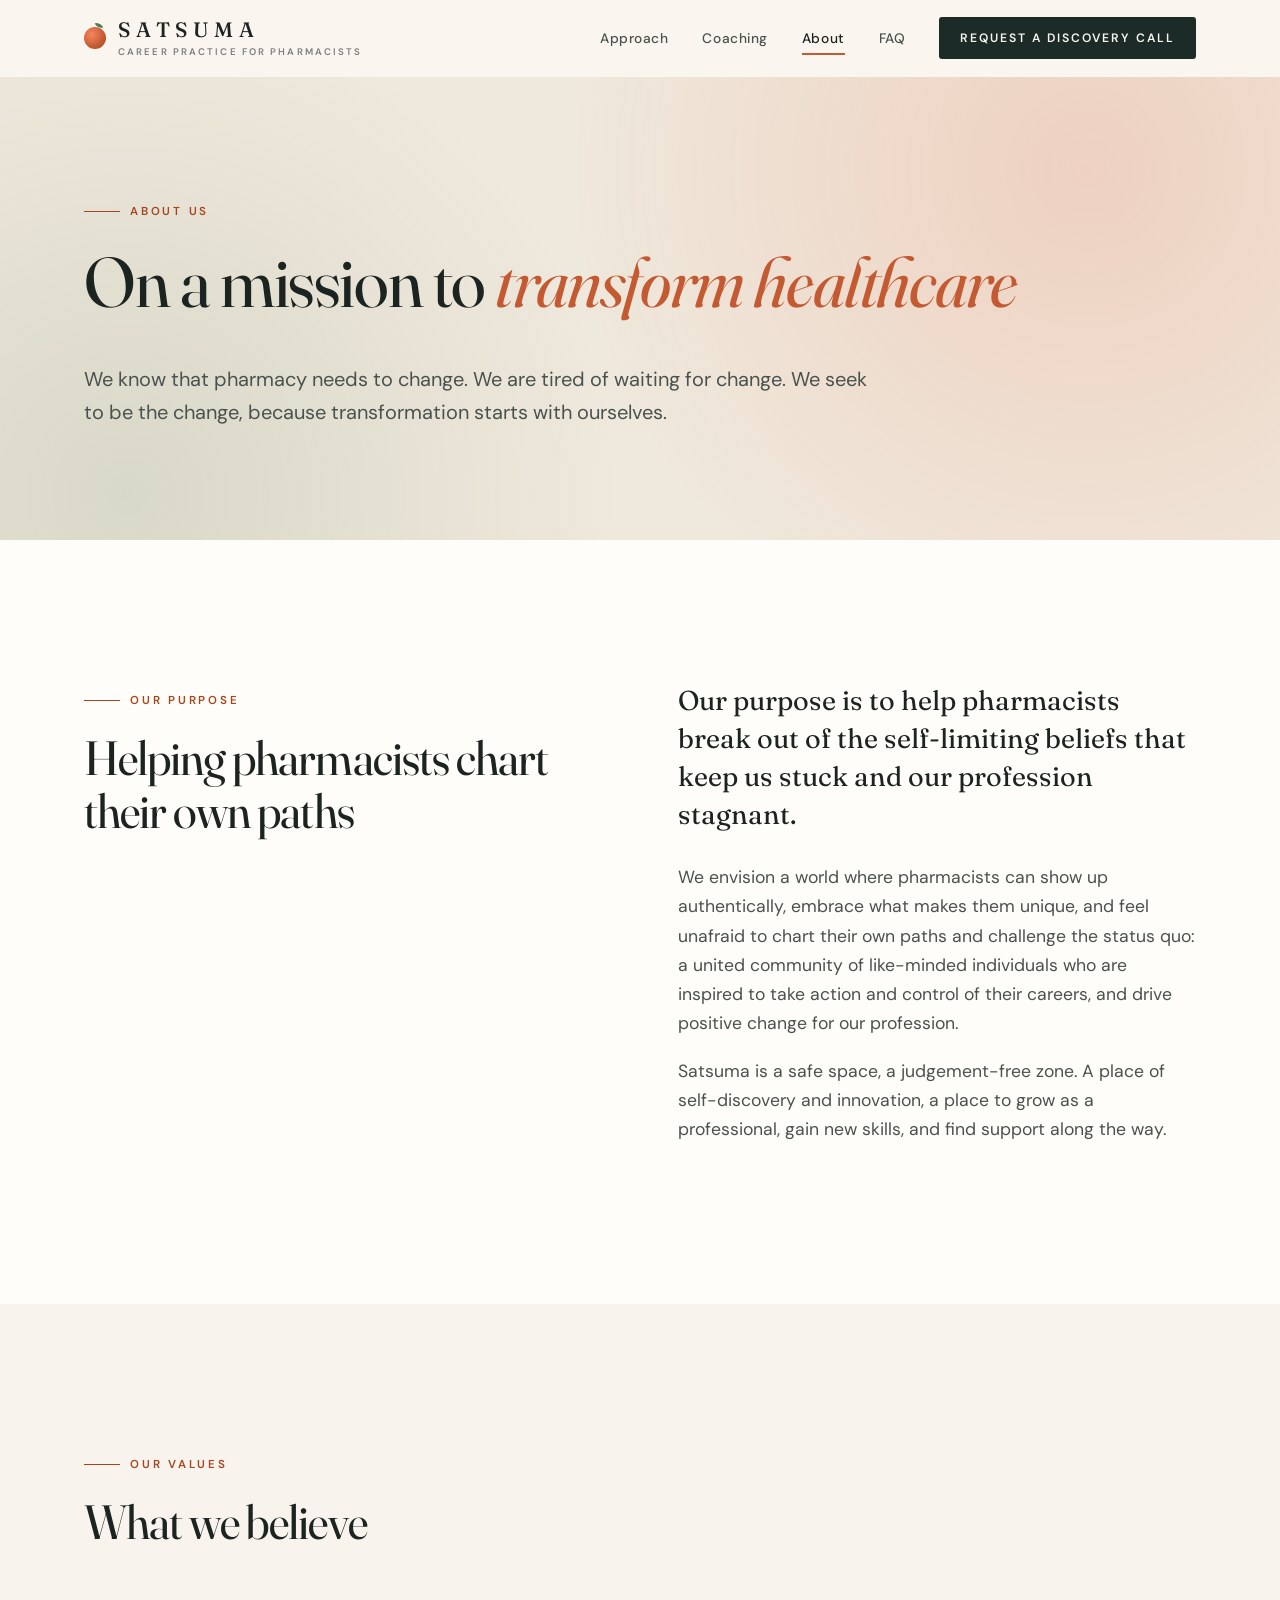
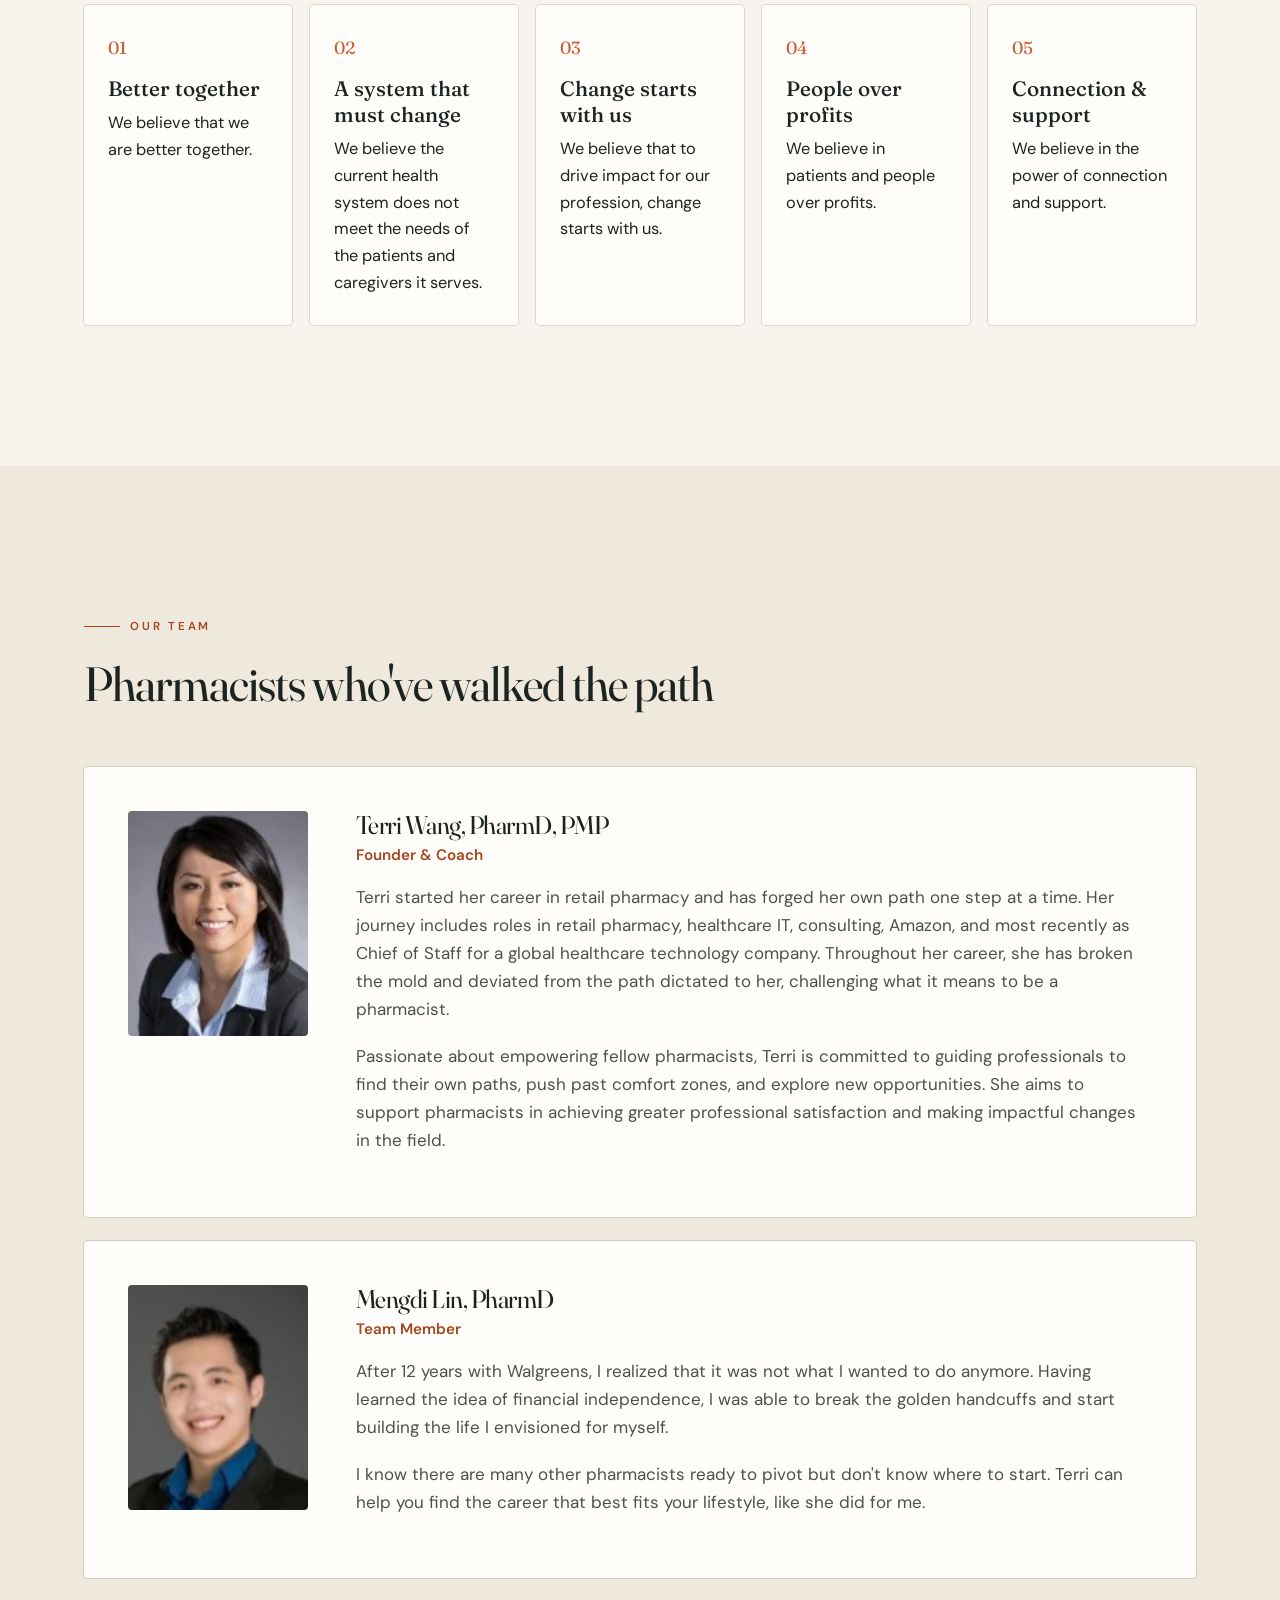
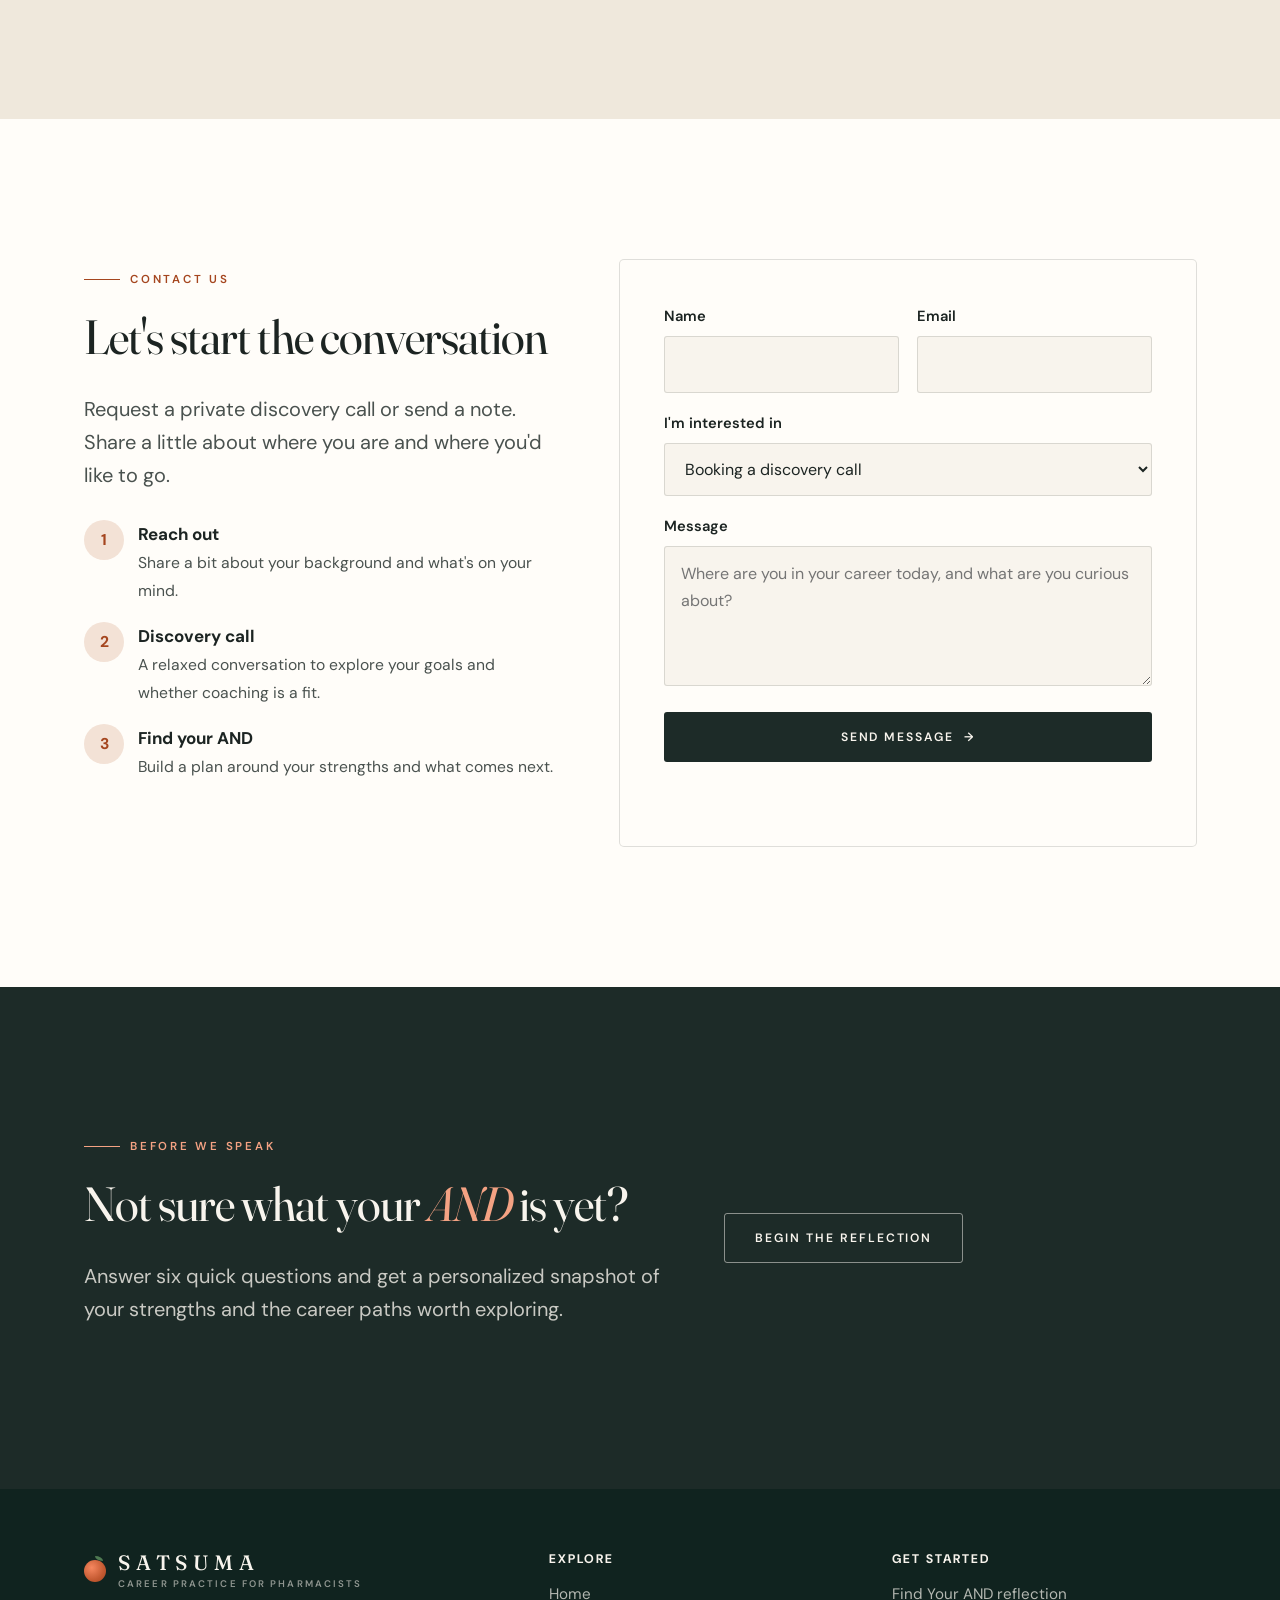
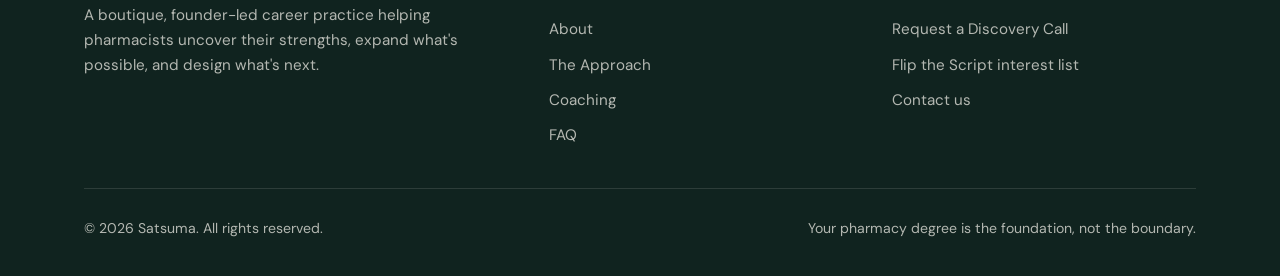
==== commit aa44c563: "Reposition the site as a boutique, founder-led practice - Copy: boutique eyebrow and hero, private/o" ====
--- a/about.html
+++ b/about.html
@@ -8,26 +8,125 @@
   <meta property="og:title" content="About Satsuma | Our Mission &amp; Team">
   <meta property="og:description" content="On a mission to transform healthcare, one pharmacist at a time.">
   <meta property="og:type" content="website">
+  <link rel="canonical" href="https://dyunck.github.io/terri/about.html">
+  <meta property="og:url" content="https://dyunck.github.io/terri/about.html">
+  <meta property="og:site_name" content="Satsuma">
+  <meta property="og:image" content="https://dyunck.github.io/terri/assets/img/og-image.png">
+  <meta property="og:image:width" content="1200">
+  <meta property="og:image:height" content="630">
+  <meta property="og:image:alt" content="Satsuma: You're not just a pharmacist. Find your AND. Career coaching with Terri Wang, PharmD, PMP.">
+  <meta name="twitter:card" content="summary_large_image">
+  <meta name="twitter:title" content="About Satsuma | Our Mission &amp; Team">
+  <meta name="twitter:description" content="On a mission to transform healthcare, one pharmacist at a time.">
+  <meta name="twitter:image" content="https://dyunck.github.io/terri/assets/img/og-image.png">
   <meta name="theme-color" content="#efe7da">
   <link rel="icon" href="assets/img/favicon.svg" type="image/svg+xml">
   <link rel="preconnect" href="https://fonts.googleapis.com">
   <link rel="preconnect" href="https://fonts.gstatic.com" crossorigin>
   <link href="https://fonts.googleapis.com/css2?family=DM+Sans:ital,opsz,wght@0,9..40,400;0,9..40,500;0,9..40,600;0,9..40,700;1,9..40,400&family=Fraunces:ital,opsz,wght@0,9..144,400;0,9..144,500;0,9..144,600;1,9..144,400;1,9..144,500;1,9..144,600&display=swap" rel="stylesheet">
   <link rel="stylesheet" href="assets/styles.css">
+  <script type="application/ld+json">
+{
+  "@context": "https://schema.org",
+  "@graph": [
+    {
+      "@type": "ProfessionalService",
+      "@id": "https://dyunck.github.io/terri/#business",
+      "name": "Satsuma",
+      "url": "https://dyunck.github.io/terri/",
+      "image": "https://dyunck.github.io/terri/assets/img/og-image.png",
+      "logo": "https://dyunck.github.io/terri/assets/img/favicon.svg",
+      "description": "A boutique, founder-led career coaching practice for pharmacists. Satsuma helps pharmacists uncover their strengths, expand what's possible, and figure out what's next, building on their pharmacy degree rather than starting over.",
+      "slogan": "Find your AND",
+      "areaServed": {
+        "@type": "Country",
+        "name": "United States"
+      },
+      "audience": {
+        "@type": "Audience",
+        "audienceType": "Pharmacists"
+      },
+      "founder": {
+        "@id": "https://dyunck.github.io/terri/about.html#terri-wang"
+      },
+      "hasOfferCatalog": {
+        "@type": "OfferCatalog",
+        "name": "Ways to work together",
+        "itemListElement": [
+          {
+            "@type": "Offer",
+            "itemOffered": {
+              "@type": "Service",
+              "name": "Private Coaching",
+              "description": "One-on-one career coaching for pharmacists, tailored to your goals, challenges, and career."
+            }
+          },
+          {
+            "@type": "Offer",
+            "itemOffered": {
+              "@type": "Service",
+              "name": "Flip the Script",
+              "description": "A small-group experience for pharmacists navigating what's next."
+            }
+          }
+        ]
+      }
+    },
+    {
+      "@type": "Person",
+      "@id": "https://dyunck.github.io/terri/about.html#terri-wang",
+      "name": "Terri Wang",
+      "honorificSuffix": "PharmD, PMP",
+      "jobTitle": "Founder & Career Coach",
+      "worksFor": {
+        "@id": "https://dyunck.github.io/terri/#business"
+      },
+      "image": "https://dyunck.github.io/terri/assets/img/terri-wang.jpg",
+      "description": "Pharmacist and career coach whose path runs from retail pharmacy to healthcare IT, consulting, Amazon Pharmacy, and Chief of Staff at a global healthcare technology company.",
+      "hasCredential": [
+        {
+          "@type": "EducationalOccupationalCredential",
+          "credentialCategory": "degree",
+          "name": "Doctor of Pharmacy (PharmD)"
+        },
+        {
+          "@type": "EducationalOccupationalCredential",
+          "credentialCategory": "certification",
+          "name": "Project Management Professional (PMP)"
+        }
+      ],
+      "knowsAbout": [
+        "Pharmacy careers",
+        "Healthcare technology",
+        "Pharmacy informatics",
+        "Leadership",
+        "Career transitions"
+      ]
+    },
+    {
+      "@type": "AboutPage",
+      "url": "https://dyunck.github.io/terri/about.html",
+      "name": "About Satsuma",
+      "about": {
+        "@id": "https://dyunck.github.io/terri/#business"
+      }
+    }
+  ]
+}
+  </script>
 </head>
 <body>
 
 <header class="site-header">
   <div class="wrap">
-    <a class="logo" href="index.html" aria-label="Satsuma home"><span class="logo-mark" aria-hidden="true"></span>Satsuma</a>
+    <a class="logo" href="index.html" aria-label="Satsuma home"><span class="logo-mark" aria-hidden="true"></span><span class="logo-text"><span class="logo-name">Satsuma</span><span class="logo-sub">Career practice for pharmacists</span></span></a>
     <button class="nav-toggle" aria-label="Open menu" aria-expanded="false" aria-controls="site-nav"><span></span><span></span><span></span></button>
     <nav class="nav" id="site-nav">
-      <a href="index.html">Home</a>
+      <a href="index.html#approach">Approach</a>
+      <a href="index.html#work">Coaching</a>
       <a href="about.html" aria-current="page">About</a>
-      <a href="index.html#work">Work With Me</a>
       <a href="index.html#faq">FAQ</a>
-      <a href="assessment.html">Free Assessment</a>
-      <a class="btn btn--primary" href="#contact" data-booking>Book a Discovery Call</a>
+      <a class="btn btn--primary" href="#contact" data-booking>Request a Discovery Call</a>
     </nav>
   </div>
 </header>
@@ -85,7 +184,7 @@
         <article class="member reveal">
           <img src="assets/img/terri-wang.jpg" alt="Portrait of Terri Wang" width="180" height="225">
           <div>
-            <h3>Terri Wang, PharmD, PMP</h3>
+            <h3 id="terri-wang">Terri Wang, PharmD, PMP</h3>
             <div class="role">Founder &amp; Coach</div>
             <p>Terri started her career in retail pharmacy and has forged her own path one step at a time. Her journey includes roles in retail pharmacy, healthcare IT, consulting, Amazon, and most recently as Chief of Staff for a global healthcare technology company. Throughout her career, she has broken the mold and deviated from the path dictated to her, challenging what it means to be a pharmacist.</p>
             <p>Passionate about empowering fellow pharmacists, Terri is committed to guiding professionals to find their own paths, push past comfort zones, and explore new opportunities. She aims to support pharmacists in achieving greater professional satisfaction and making impactful changes in the field.</p>
@@ -110,7 +209,7 @@
       <div class="reveal">
         <div class="eyebrow">Contact us</div>
         <h2>Let's start the conversation</h2>
-        <p class="lede">Book a discovery call or send a note. Tell us a little about where you are and where you'd like to go.</p>
+        <p class="lede">Request a private discovery call or send a note. Share a little about where you are and where you'd like to go.</p>
         <ol class="steps">
           <li><span class="n">1</span><div><b>Reach out</b><span>Share a bit about your background and what's on your mind.</span></div></li>
           <li><span class="n">2</span><div><b>Discovery call</b><span>A relaxed conversation to explore your goals and whether coaching is a fit.</span></div></li>
@@ -151,12 +250,12 @@
   <section class="section section--forest" id="assessment">
     <div class="wrap cta-band">
       <div class="reveal">
-        <div class="eyebrow">Free self-assessment</div>
+        <div class="eyebrow">Before we speak</div>
         <h2>Not sure what your <em>AND</em> is yet?</h2>
         <p class="lede">Answer six quick questions and get a personalized snapshot of your strengths and the career paths worth exploring.</p>
       </div>
       <div class="reveal">
-        <a class="btn btn--primary" href="assessment.html">Take the free 2-minute assessment <span class="arrow" aria-hidden="true">&rarr;</span></a>
+        <a class="btn btn--light" href="assessment.html">Begin the reflection</a>
       </div>
     </div>
   </section>
@@ -167,23 +266,24 @@
   <div class="wrap">
     <div class="footer-grid">
       <div>
-        <a class="logo" href="index.html"><span class="logo-mark" aria-hidden="true"></span>Satsuma</a>
-        <p>Helping pharmacists uncover their strengths, expand what's possible, and figure out what's next.</p>
+        <a class="logo" href="index.html"><span class="logo-mark" aria-hidden="true"></span><span class="logo-text"><span class="logo-name">Satsuma</span><span class="logo-sub">Career practice for pharmacists</span></span></a>
+        <p>A boutique, founder-led career practice helping pharmacists uncover their strengths, expand what's possible, and design what's next.</p>
       </div>
       <div>
         <h4>Explore</h4>
         <ul>
           <li><a href="index.html">Home</a></li>
           <li><a href="about.html">About</a></li>
-          <li><a href="index.html#work">Work With Me</a></li>
+          <li><a href="index.html#approach">The Approach</a></li>
+          <li><a href="index.html#work">Coaching</a></li>
           <li><a href="index.html#faq">FAQ</a></li>
         </ul>
       </div>
       <div>
         <h4>Get started</h4>
         <ul>
-          <li><a href="assessment.html">Free self-assessment</a></li>
-          <li><a href="#contact" data-booking>Book a Discovery Call</a></li>
+          <li><a href="assessment.html">Find Your AND reflection</a></li>
+          <li><a href="#contact" data-booking>Request a Discovery Call</a></li>
           <li><a href="index.html#flip-the-script">Flip the Script interest list</a></li>
           <li><a href="#contact">Contact us</a></li>
         </ul>
--- a/assets/styles.css
+++ b/assets/styles.css
@@ -3,26 +3,26 @@
    ========================================================== */
 
 :root {
-  --ink: #1b2a2f;
-  --ink-soft: #46565b;
-  --muted: #6b7a7e;
-  --cream: #faf6f0;
-  --sand: #efe7da;
-  --sand-deep: #e4d8c5;
-  --white: #ffffff;
-  --satsuma: #e8582f;
-  --satsuma-dark: #c9431d;
-  --satsuma-tint: #fbe4da;
-  --forest: #17322f;
-  --forest-2: #20433f;
-  --line: rgba(27, 42, 47, 0.12);
+  --ink: #1c2422;
+  --ink-soft: #4a524f;
+  --muted: #7a7f7b;
+  --cream: #f8f4ed;
+  --sand: #efe8dc;
+  --sand-deep: #e2d7c5;
+  --white: #fffdf9;
+  --satsuma: #c45a32;
+  --satsuma-dark: #a5461f;
+  --satsuma-tint: #f3e2d6;
+  --forest: #1d2b28;
+  --forest-2: #2a3b37;
+  --line: rgba(28, 36, 34, 0.14);
 
   --serif: "Fraunces", Georgia, "Times New Roman", serif;
   --sans: "DM Sans", system-ui, -apple-system, "Segoe UI", Roboto, sans-serif;
 
-  --radius: 18px;
-  --radius-sm: 10px;
-  --shadow: 0 1px 2px rgba(23, 50, 47, 0.04), 0 12px 32px -12px rgba(23, 50, 47, 0.18);
+  --radius: 4px;
+  --radius-sm: 3px;
+  --shadow: 0 0 0 1px var(--line);
   --wrap: 1160px;
 }
 
@@ -47,9 +47,9 @@
 
 h1, h2, h3, h4 {
   font-family: var(--serif);
-  font-weight: 500;
-  line-height: 1.12;
-  letter-spacing: -0.015em;
+  font-weight: 400;
+  line-height: 1.1;
+  letter-spacing: -0.02em;
   margin: 0 0 0.6em;
   font-variation-settings: "opsz" 96;
 }
@@ -66,7 +66,7 @@
   padding: 0 24px;
 }
 
-.section { padding: clamp(72px, 10vw, 128px) 0; }
+.section { padding: clamp(80px, 11vw, 152px) 0; }
 .section--tight { padding: clamp(56px, 7vw, 88px) 0; }
 .section--sand { background: var(--sand); }
 .section--white { background: var(--white); }
@@ -76,17 +76,17 @@
   display: inline-flex;
   align-items: center;
   gap: 10px;
-  font-size: 0.78rem;
-  font-weight: 700;
-  letter-spacing: 0.16em;
+  font-size: 0.72rem;
+  font-weight: 600;
+  letter-spacing: 0.24em;
   text-transform: uppercase;
   color: var(--satsuma-dark);
-  margin-bottom: 18px;
+  margin-bottom: 22px;
 }
 .eyebrow::before {
   content: "";
-  width: 28px;
-  height: 2px;
+  width: 36px;
+  height: 1px;
   background: currentColor;
 }
 .section--forest .eyebrow { color: #f4a283; }
@@ -102,17 +102,19 @@
   align-items: center;
   justify-content: center;
   gap: 10px;
-  padding: 15px 26px;
-  border-radius: 999px;
-  border: 1.5px solid transparent;
-  font: 600 0.98rem/1 var(--sans);
+  padding: 18px 30px;
+  border-radius: var(--radius-sm);
+  border: 1px solid transparent;
+  font: 600 0.76rem/1 var(--sans);
+  letter-spacing: 0.16em;
+  text-transform: uppercase;
   text-decoration: none;
   cursor: pointer;
   transition: background 0.2s ease, color 0.2s ease, border-color 0.2s ease, transform 0.2s ease;
 }
-.btn:hover { transform: translateY(-1px); }
+.btn:hover { transform: none; }
 .btn:focus-visible { outline: 3px solid var(--satsuma-tint); outline-offset: 3px; }
-.btn--primary { background: var(--satsuma); color: var(--white); }
+.btn--primary { background: var(--forest); color: var(--cream); }
 .btn--primary:hover { background: var(--satsuma-dark); }
 .btn--ghost { border-color: var(--ink); color: var(--ink); background: transparent; }
 .btn--ghost:hover { background: var(--ink); color: var(--cream); }
@@ -231,7 +233,7 @@
 }
 
 /* ---------- Hero ---------- */
-.hero { padding: clamp(56px, 8vw, 104px) 0 clamp(72px, 9vw, 120px); position: relative; overflow: hidden; }
+.hero { padding: clamp(72px, 10vw, 136px) 0 clamp(80px, 10vw, 136px); position: relative; overflow: hidden; }
 .hero::before {
   content: "";
   position: absolute;
@@ -240,7 +242,7 @@
   right: -220px;
   top: -200px;
   border-radius: 50%;
-  background: radial-gradient(circle, rgba(232, 88, 47, 0.14), rgba(232, 88, 47, 0) 65%);
+  background: none;
   pointer-events: none;
 }
 .hero-grid {
@@ -256,19 +258,16 @@
 .and-card {
   background: var(--forest);
   color: var(--cream);
-  border-radius: 28px;
+  border-radius: var(--radius);
   padding: clamp(32px, 4vw, 48px);
-  box-shadow: 0 30px 60px -30px rgba(23, 50, 47, 0.55);
   position: relative;
 }
 .and-card::after {
   content: "";
   position: absolute;
-  inset: auto -14px -14px auto;
-  width: 62%;
-  height: 58%;
-  border-radius: 28px;
-  background: var(--satsuma);
+  inset: 14px -14px -14px 14px;
+  border: 1px solid var(--satsuma);
+  border-radius: var(--radius);
   z-index: -1;
 }
 .and-card .label {
@@ -290,7 +289,8 @@
   font-weight: 600;
   font-size: clamp(3.4rem, 6vw, 5rem);
   line-height: 1;
-  color: #f4a283;
+  font-weight: 400;
+  color: #e3a07f;
   margin: 6px 0 8px;
 }
 .rotator {
@@ -376,7 +376,7 @@
   text-transform: uppercase;
   color: var(--white);
   background: var(--satsuma);
-  border-radius: 999px;
+  border-radius: var(--radius-sm);
   padding: 4px 10px;
   flex-shrink: 0;
   transform: translateY(-3px);
@@ -398,7 +398,7 @@
   gap: clamp(28px, 5vw, 64px);
   align-items: center;
   background: var(--white);
-  border-radius: 28px;
+  border-radius: var(--radius);
   padding: clamp(32px, 5vw, 64px);
   box-shadow: var(--shadow);
 }
@@ -408,7 +408,7 @@
   border-radius: 50%;
   object-fit: cover;
   object-position: center 20%;
-  box-shadow: 0 0 0 8px var(--satsuma-tint);
+  box-shadow: 0 0 0 1px var(--line), 0 0 0 10px var(--white), 0 0 0 11px var(--line);
 }
 .intro h2 { margin-bottom: 0.4em; }
 .intro p { color: var(--ink-soft); max-width: 46em; }
@@ -417,7 +417,7 @@
 .offer-grid { display: grid; grid-template-columns: 1fr 1fr; gap: 24px; }
 .offer {
   background: var(--white);
-  border-radius: 24px;
+  border-radius: var(--radius);
   padding: clamp(32px, 4vw, 48px);
   display: flex;
   flex-direction: column;
@@ -425,7 +425,7 @@
   border: 1px solid transparent;
   transition: transform 0.25s ease, border-color 0.25s ease;
 }
-.offer:hover { transform: translateY(-4px); border-color: var(--sand-deep); }
+.offer:hover { border-color: var(--sand-deep); }
 .offer .kicker {
   font-size: 0.78rem;
   font-weight: 700;
@@ -437,7 +437,7 @@
 .offer .icon {
   width: 52px;
   height: 52px;
-  border-radius: 14px;
+  border-radius: var(--radius);
   display: grid;
   place-items: center;
   background: var(--satsuma-tint);
@@ -457,7 +457,7 @@
   font-weight: 600;
   color: var(--forest-2);
   background: #e3efe9;
-  border-radius: 999px;
+  border-radius: var(--radius-sm);
   padding: 6px 12px;
   margin-bottom: 22px;
   align-self: flex-start;
@@ -513,7 +513,7 @@
   flex: 1 1 220px;
   min-width: 0;
   padding: 15px 20px;
-  border-radius: 999px;
+  border-radius: var(--radius-sm);
   border: 1.5px solid rgba(250, 246, 240, 0.25);
   background: rgba(250, 246, 240, 0.06);
   color: var(--cream);
@@ -571,7 +571,7 @@
   grid-template-columns: 180px 1fr;
   gap: clamp(24px, 4vw, 48px);
   background: var(--white);
-  border-radius: 24px;
+  border-radius: var(--radius);
   padding: clamp(28px, 4vw, 44px);
   box-shadow: var(--shadow);
   align-items: start;
@@ -580,7 +580,7 @@
   width: 180px;
   aspect-ratio: 4 / 5;
   object-fit: cover;
-  border-radius: 16px;
+  border-radius: var(--radius);
 }
 .member h3 { margin-bottom: 0.15em; }
 .member .role { color: var(--satsuma-dark); font-weight: 600; font-size: 0.95rem; margin-bottom: 1em; }
@@ -590,7 +590,7 @@
 .contact-grid { display: grid; grid-template-columns: 0.9fr 1.1fr; gap: clamp(32px, 5vw, 80px); align-items: start; }
 .contact-form {
   background: var(--white);
-  border-radius: 24px;
+  border-radius: var(--radius);
   padding: clamp(28px, 4vw, 44px);
   box-shadow: var(--shadow);
   display: grid;
@@ -736,7 +736,7 @@
 .lead-preview {
   background: rgba(250, 246, 240, 0.06);
   border: 1px solid rgba(250, 246, 240, 0.14);
-  border-radius: 24px;
+  border-radius: var(--radius);
   padding: clamp(24px, 3vw, 36px);
 }
 .lead-preview .q { font-family: var(--serif); font-size: 1.25rem; color: var(--cream); margin-bottom: 16px; }
@@ -745,7 +745,7 @@
   gap: 12px;
   align-items: center;
   padding: 12px 16px;
-  border-radius: 12px;
+  border-radius: var(--radius);
   border: 1px solid rgba(250, 246, 240, 0.16);
   margin-bottom: 10px;
   font-size: 0.97rem;
@@ -773,7 +773,7 @@
   max-width: 760px;
   margin: 0 auto;
   background: var(--white);
-  border-radius: 28px;
+  border-radius: var(--radius);
   padding: clamp(24px, 5vw, 56px);
   box-shadow: var(--shadow);
   scroll-margin-top: 96px;
@@ -798,7 +798,7 @@
   width: 100%;
   text-align: left;
   padding: 18px 20px;
-  border-radius: 14px;
+  border-radius: var(--radius);
   border: 1.5px solid var(--line);
   background: var(--cream);
   font: inherit;
@@ -871,3 +871,81 @@
 .quiz-result { scroll-margin-top: 110px; }
 
 section[id], article[id] { scroll-margin-top: 76px; }
+
+
+/* ==========================================================
+   Boutique layer
+   ========================================================== */
+.logo { flex-direction: row; gap: 12px; }
+.logo-text { display: flex; flex-direction: column; line-height: 1; }
+.logo-name { font-family: var(--serif); font-size: 1.3rem; font-weight: 500; letter-spacing: 0.28em; text-transform: uppercase; }
+.logo-sub { font-family: var(--sans); font-size: 0.6rem; font-weight: 600; letter-spacing: 0.22em; text-transform: uppercase; color: var(--muted); margin-top: 6px; }
+.site-footer .logo-sub { color: rgba(248, 244, 237, 0.55); }
+.logo-mark { width: 22px; height: 22px; }
+.logo-mark::after { top: -4px; left: 11px; width: 8px; height: 5px; }
+.nav a:not(.btn) { font-size: 0.86rem; letter-spacing: 0.04em; }
+.nav .btn { padding: 14px 20px; }
+
+.hero-note {
+  display: flex;
+  flex-wrap: wrap;
+  gap: 8px 22px;
+  margin-top: 30px;
+  padding-top: 22px;
+  border-top: 1px solid var(--line);
+  font-size: 0.82rem;
+  letter-spacing: 0.06em;
+  color: var(--muted);
+}
+.hero-note span { display: inline-flex; align-items: center; gap: 8px; }
+.hero-note span::before { content: ""; width: 5px; height: 5px; border-radius: 50%; background: var(--satsuma); }
+
+.credentials { border-top: 1px solid var(--line); border-bottom: 1px solid var(--line); background: var(--white); }
+.credentials .wrap { display: flex; flex-wrap: wrap; align-items: center; justify-content: center; gap: 14px 34px; padding-top: 26px; padding-bottom: 26px; }
+.credentials .lead-in { font-size: 0.7rem; font-weight: 600; letter-spacing: 0.24em; text-transform: uppercase; color: var(--muted); }
+.credentials .item { font-family: var(--serif); font-size: 1.08rem; color: var(--ink-soft); }
+.credentials .sep { width: 4px; height: 4px; border-radius: 50%; background: var(--sand-deep); }
+
+.quote-card { background: transparent; box-shadow: none; border-top: 1px solid var(--ink); border-radius: 0; padding: 26px 4px 0; }
+.quote-card::before { font-size: 3rem; height: 28px; color: var(--satsuma); }
+
+.principles { display: grid; grid-template-columns: repeat(4, 1fr); border-top: 1px solid var(--line); }
+.principle { padding: 36px 28px 8px 0; }
+.principle + .principle { padding-left: 28px; border-left: 1px solid var(--line); }
+.principle .num { font-family: var(--serif); font-style: italic; font-size: 1.05rem; color: var(--satsuma); display: block; margin-bottom: 22px; }
+.principle h3 { font-size: 1.45rem; margin-bottom: 0.5em; }
+.principle p { color: var(--ink-soft); font-size: 0.98rem; margin: 0; }
+
+.journey { display: grid; grid-template-columns: repeat(3, 1fr); gap: 0; counter-reset: j; }
+.journey li { list-style: none; padding: 0 32px 0 0; counter-increment: j; }
+.journey li + li { padding-left: 32px; border-left: 1px solid rgba(248, 244, 237, 0.16); }
+.journey li::before { content: "0" counter(j); display: block; font-family: var(--serif); font-size: 2.6rem; font-weight: 300; color: #e3a07f; margin-bottom: 18px; line-height: 1; }
+.journey h3 { color: var(--cream); font-size: 1.4rem; }
+.journey p { color: rgba(248, 244, 237, 0.72); margin: 0; }
+.journey-wrap { margin: 0; padding: 0; }
+
+.offer .kicker { letter-spacing: 0.22em; }
+.offer .icon { border-radius: 50%; background: transparent; border: 1px solid var(--sand-deep); }
+.and-card .label { letter-spacing: 0.24em; }
+
+@media (max-width: 1000px) {
+  .principles { grid-template-columns: 1fr 1fr; }
+  .principle:nth-child(3) { padding-left: 0; border-left: 0; }
+}
+@media (max-width: 860px) {
+  .journey { grid-template-columns: 1fr; gap: 36px; }
+  .journey li, .journey li + li { padding: 0; border-left: 0; }
+  .logo-sub { display: none; }
+}
+@media (max-width: 560px) {
+  .principles { grid-template-columns: 1fr; }
+  .principle, .principle + .principle { padding: 28px 0 4px; border-left: 0; }
+  .principle + .principle { border-top: 1px solid var(--line); }
+  .credentials .sep { display: none; }
+  .credentials .wrap { gap: 8px 20px; }
+}
+
+.section--forest .btn--primary,
+.result-cta .btn--primary { background: var(--satsuma); color: var(--white); }
+.section--forest .btn--primary:hover,
+.result-cta .btn--primary:hover { background: var(--satsuma-dark); }
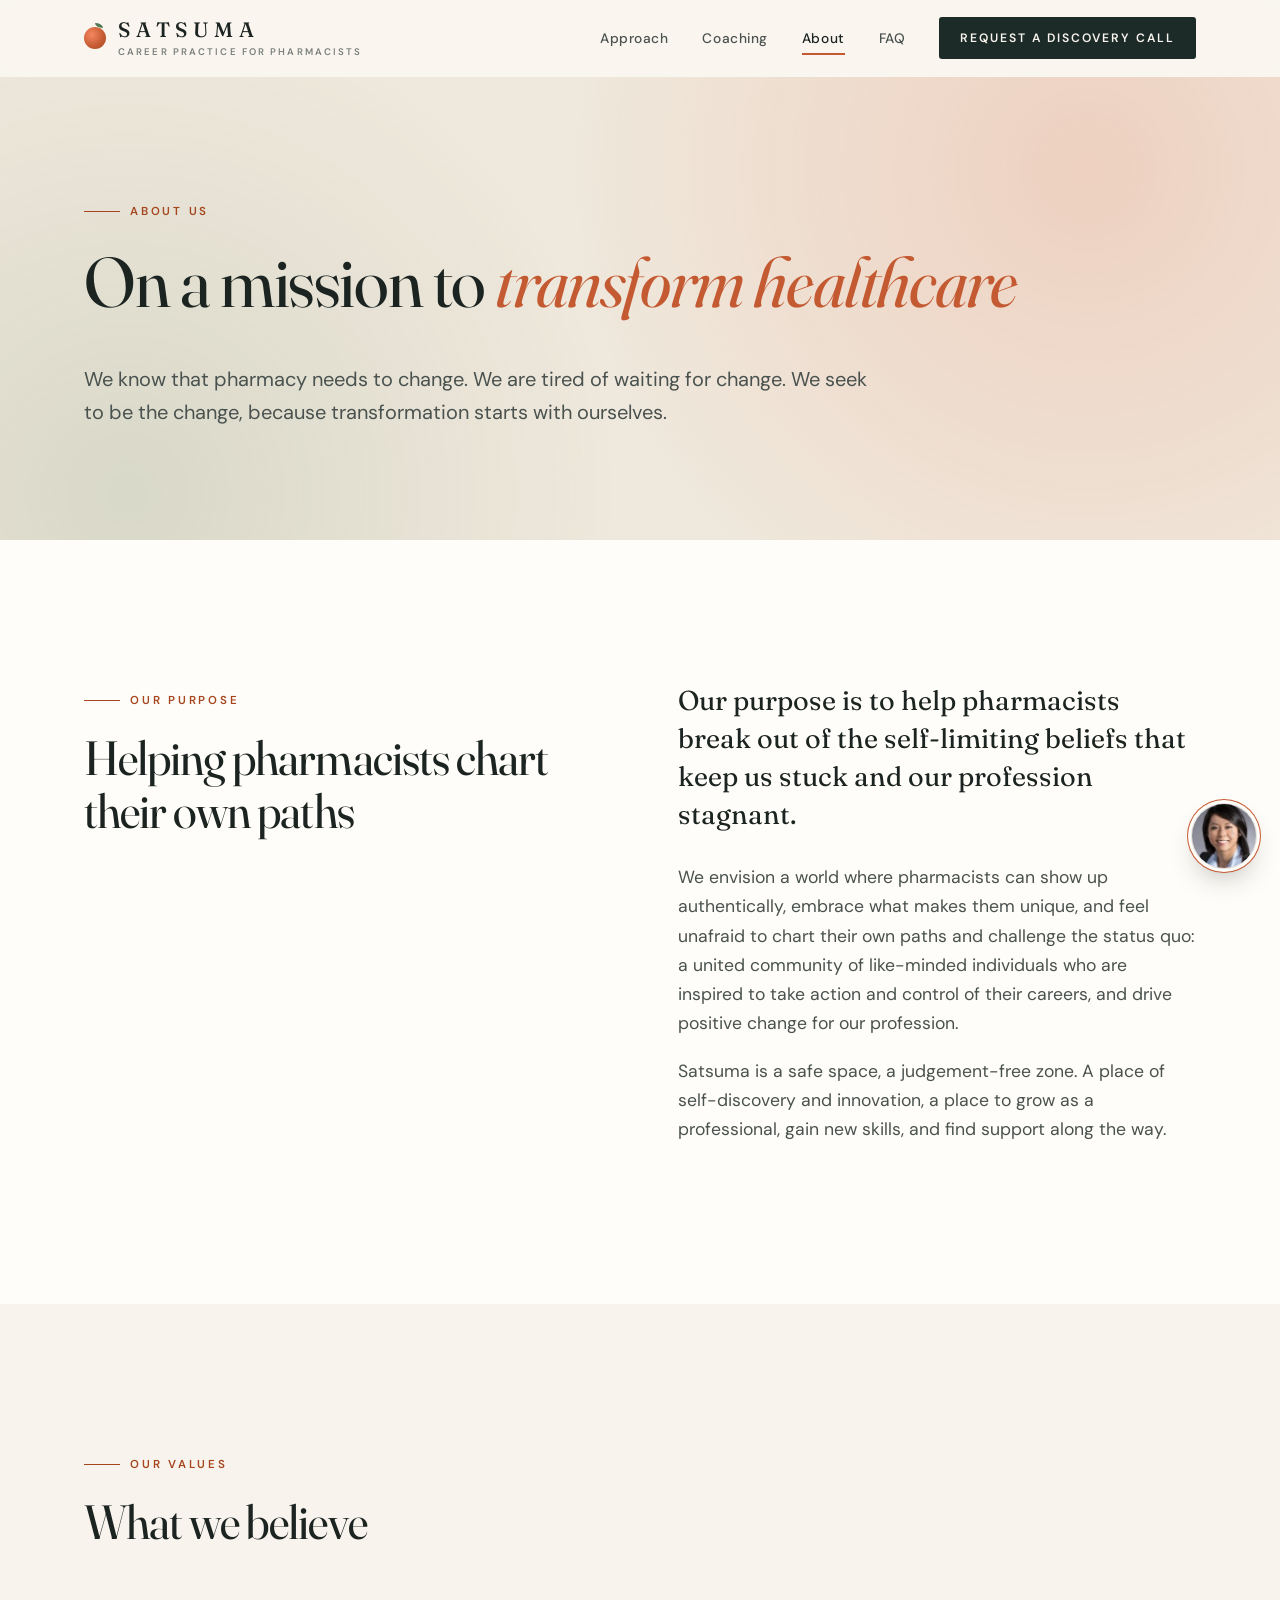
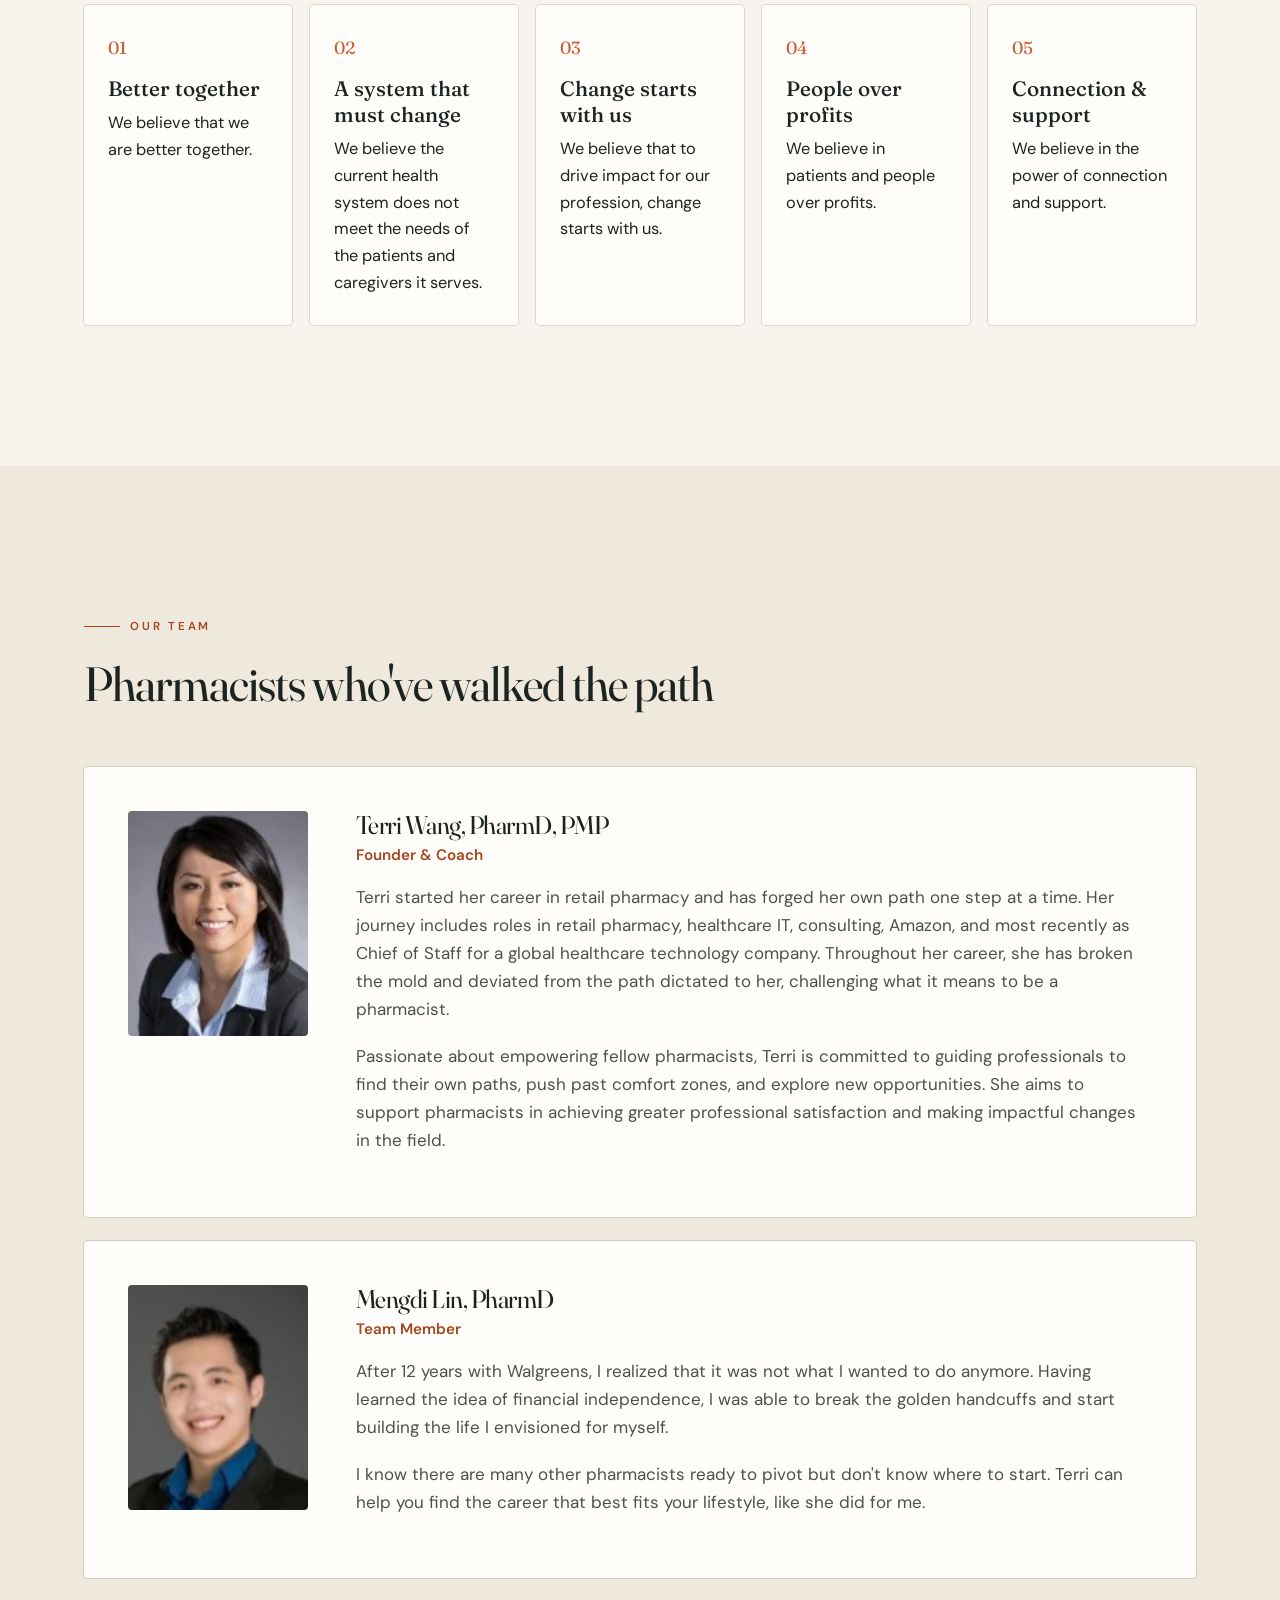
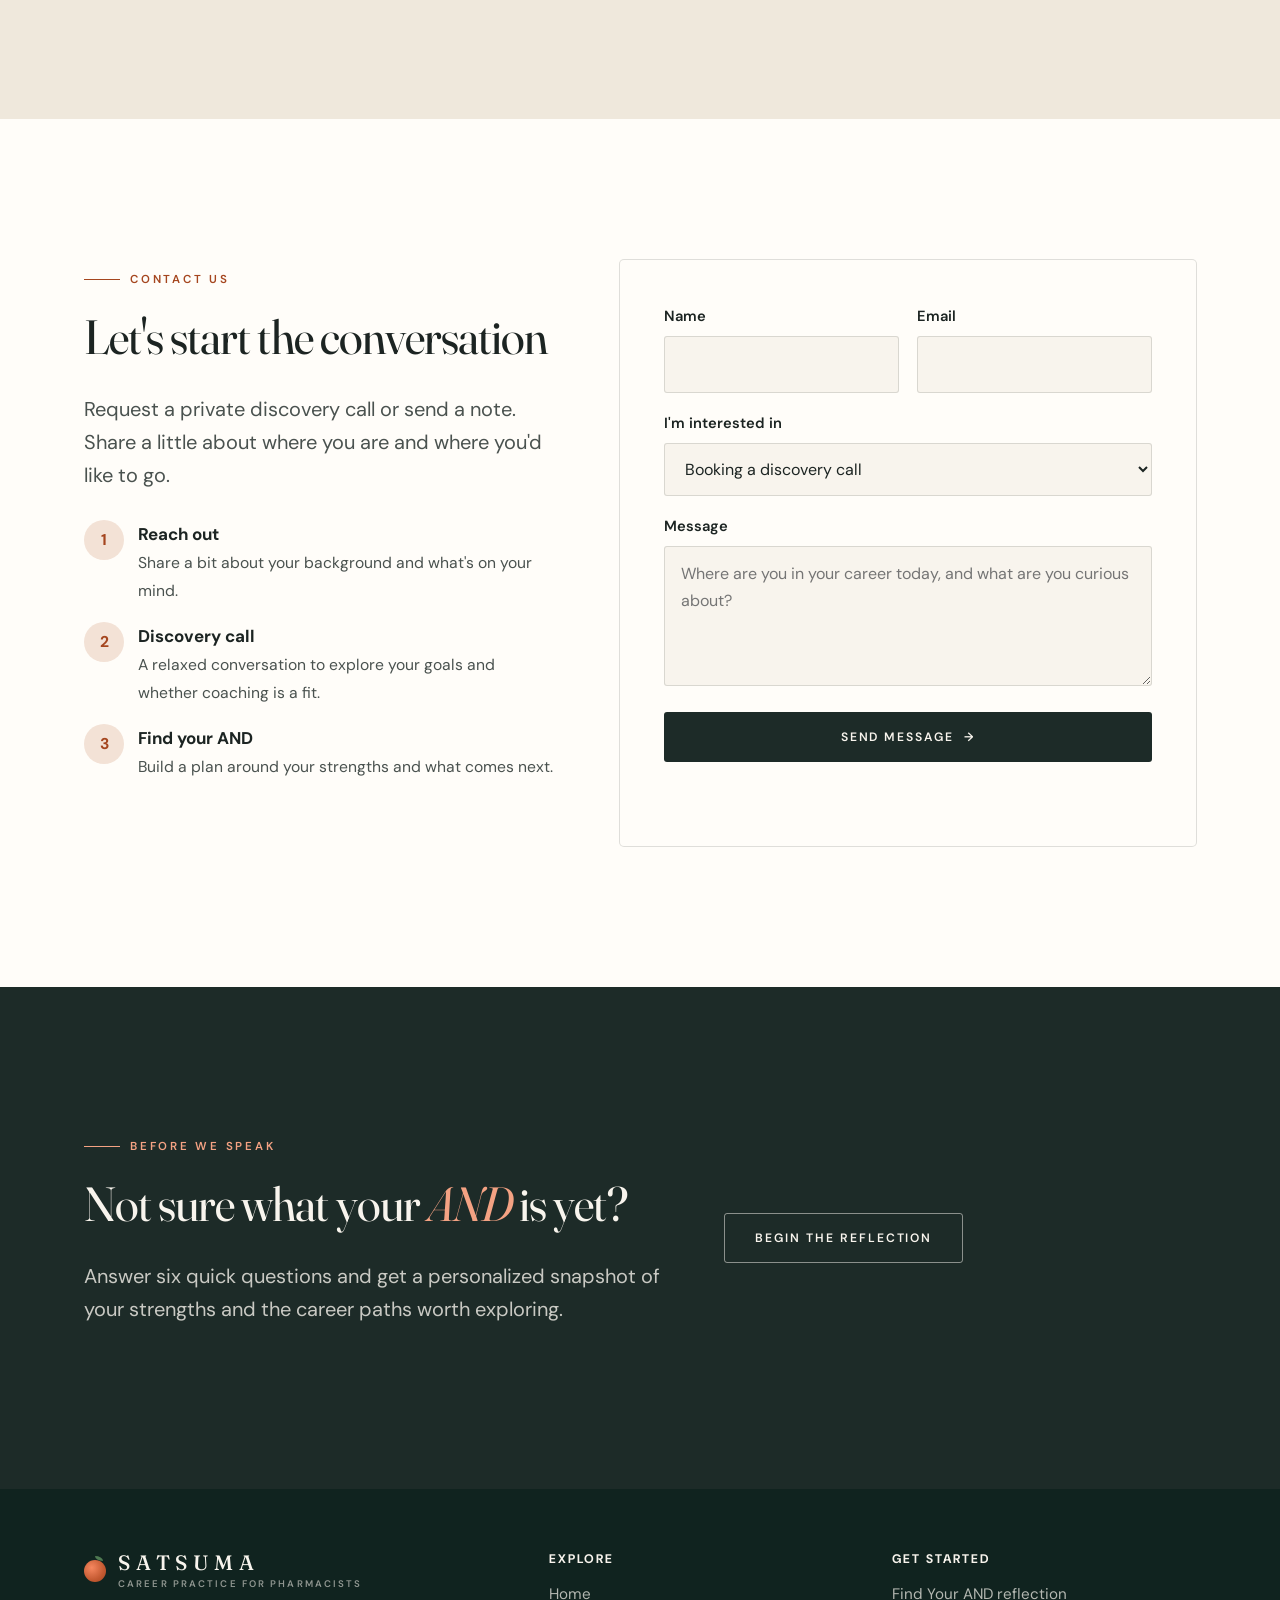
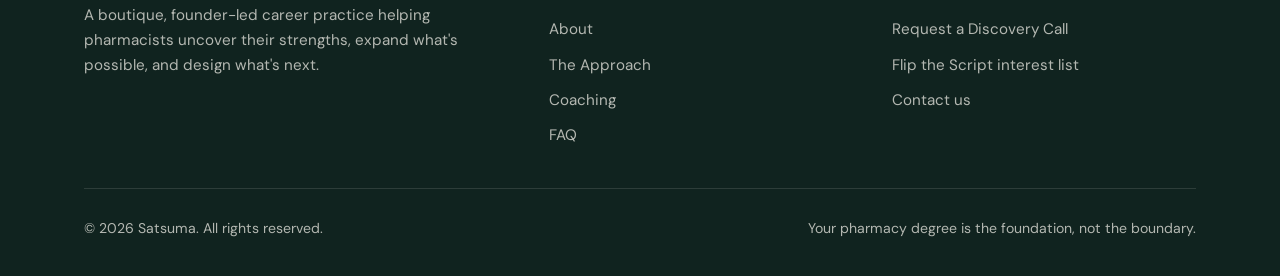
==== commit b99e8089: "Add Terri's assistant: scripted chat that guides visitors to a discovery call - Floating launcher wi" ====
--- a/about.html
+++ b/about.html
@@ -297,5 +297,6 @@
 </footer>
 
 <script src="assets/main.js"></script>
+<script src="assets/chat.js"></script>
 </body>
 </html>
--- a/assets/styles.css
+++ b/assets/styles.css
@@ -949,3 +949,118 @@
 .result-cta .btn--primary { background: var(--satsuma); color: var(--white); }
 .section--forest .btn--primary:hover,
 .result-cta .btn--primary:hover { background: var(--satsuma-dark); }
+
+/* ==========================================================
+   Chat assistant
+   ========================================================== */
+.chat { position: fixed; right: 24px; bottom: 24px; z-index: 80; font-family: var(--sans); }
+.chat-launcher {
+  position: relative;
+  width: 64px;
+  height: 64px;
+  padding: 0;
+  border-radius: 50%;
+  border: 0;
+  cursor: pointer;
+  background: var(--white);
+  box-shadow: 0 0 0 1px var(--line), 0 0 0 4px var(--white), 0 0 0 5px var(--satsuma), 0 14px 30px -10px rgba(28, 36, 34, 0.45);
+  transition: transform 0.2s ease;
+}
+.chat-launcher:hover { transform: scale(1.04); }
+.chat-launcher:focus-visible { outline: 3px solid var(--satsuma-tint); outline-offset: 6px; }
+.chat-launcher img { width: 100%; height: 100%; border-radius: 50%; object-fit: cover; object-position: center 20%; }
+.chat.is-open .chat-launcher { transform: scale(0.92); }
+
+.chat-teaser {
+  position: absolute;
+  right: 0;
+  bottom: 82px;
+  width: 260px;
+  background: var(--white);
+  border: 1px solid var(--line);
+  border-radius: var(--radius);
+  padding: 16px 34px 16px 18px;
+  box-shadow: 0 18px 40px -18px rgba(28, 36, 34, 0.35);
+  font-size: 0.93rem;
+  line-height: 1.45;
+  animation: chatIn 0.4s ease;
+}
+.chat-teaser p { margin: 0; cursor: pointer; }
+.chat-teaser-close { position: absolute; top: 6px; right: 8px; border: 0; background: none; font-size: 1.2rem; color: var(--muted); cursor: pointer; line-height: 1; padding: 4px; }
+
+.chat-panel {
+  position: absolute;
+  right: 0;
+  bottom: 84px;
+  width: 380px;
+  height: min(600px, calc(100vh - 130px));
+  display: flex;
+  flex-direction: column;
+  background: var(--cream);
+  border: 1px solid var(--line);
+  border-radius: 6px;
+  overflow: hidden;
+  box-shadow: 0 30px 70px -24px rgba(28, 36, 34, 0.45);
+  animation: chatIn 0.25s ease;
+}
+.chat-panel[hidden], .chat-teaser[hidden] { display: none; }
+@keyframes chatIn { from { opacity: 0; transform: translateY(10px); } to { opacity: 1; transform: none; } }
+
+.chat-header { display: flex; align-items: center; gap: 12px; padding: 14px 16px; background: var(--forest); color: var(--cream); }
+.chat-header img { width: 44px; height: 44px; border-radius: 50%; object-fit: cover; object-position: center 20%; box-shadow: 0 0 0 2px rgba(248, 244, 237, 0.25); }
+.chat-header b { display: block; font-family: var(--serif); font-weight: 500; font-size: 1.1rem; }
+.chat-header span { font-size: 0.75rem; letter-spacing: 0.06em; color: rgba(248, 244, 237, 0.65); }
+.chat-close { margin-left: auto; border: 0; background: none; color: var(--cream); font-size: 1.6rem; line-height: 1; cursor: pointer; padding: 4px 6px; }
+
+.chat-log { flex: 1; overflow-y: auto; padding: 18px 16px 8px; display: flex; flex-direction: column; gap: 10px; }
+.msg { max-width: 86%; padding: 11px 14px; font-size: 0.94rem; line-height: 1.5; border-radius: 4px; }
+.msg--bot { align-self: flex-start; background: var(--white); border: 1px solid var(--line); border-top-left-radius: 0; }
+.msg--user { align-self: flex-end; background: var(--forest); color: var(--cream); border-top-right-radius: 0; }
+.msg--typing { display: inline-flex; gap: 5px; padding: 14px 16px; }
+.msg--typing span { width: 6px; height: 6px; border-radius: 50%; background: var(--muted); animation: chatDot 1s infinite ease-in-out; }
+.msg--typing span:nth-child(2) { animation-delay: 0.15s; }
+.msg--typing span:nth-child(3) { animation-delay: 0.3s; }
+@keyframes chatDot { 0%, 60%, 100% { opacity: 0.3; transform: none; } 30% { opacity: 1; transform: translateY(-3px); } }
+
+.chat-options { display: flex; flex-wrap: wrap; gap: 8px; padding: 4px 16px 12px; justify-content: flex-end; max-height: 45%; overflow-y: auto; flex-shrink: 0; }
+.chat-opt {
+  border: 1px solid var(--satsuma);
+  background: var(--white);
+  color: var(--satsuma-dark);
+  border-radius: var(--radius-sm);
+  padding: 9px 13px;
+  font: 500 0.88rem/1.25 var(--sans);
+  cursor: pointer;
+  text-decoration: none;
+  text-align: left;
+}
+.chat-opt:hover { background: var(--satsuma-tint); }
+.chat-opt--primary { background: var(--satsuma); color: var(--white); border-color: var(--satsuma); font-weight: 600; }
+.chat-opt--primary:hover { background: var(--satsuma-dark); }
+.chat-lead { display: grid; gap: 8px; width: 100%; }
+.chat-lead input, .chat-input input {
+  width: 100%;
+  padding: 11px 13px;
+  border: 1px solid var(--line);
+  border-radius: var(--radius-sm);
+  background: var(--white);
+  font: inherit;
+  font-size: 0.94rem;
+  color: var(--ink);
+}
+.chat-lead input:focus, .chat-input input:focus { outline: none; border-color: var(--satsuma); }
+.chat-input { display: flex; gap: 8px; padding: 12px 16px 14px; border-top: 1px solid var(--line); background: var(--white); }
+.chat-input input { background: var(--cream); }
+.chat-input button { flex-shrink: 0; width: 42px; border: 0; border-radius: var(--radius-sm); background: var(--forest); color: var(--cream); cursor: pointer; display: grid; place-items: center; }
+
+@media (max-width: 560px) {
+  .chat { right: 16px; bottom: 16px; }
+  .chat-launcher { width: 56px; height: 56px; }
+  .chat-panel { position: fixed; inset: 0; width: auto; height: auto; border-radius: 0; border: 0; }
+  .chat.is-open .chat-launcher { display: none; }
+  .chat-teaser { bottom: 72px; width: min(260px, calc(100vw - 32px)); }
+}
+@media (prefers-reduced-motion: reduce) {
+  .chat-teaser, .chat-panel { animation: none; }
+  .msg--typing span { animation: none; }
+}
